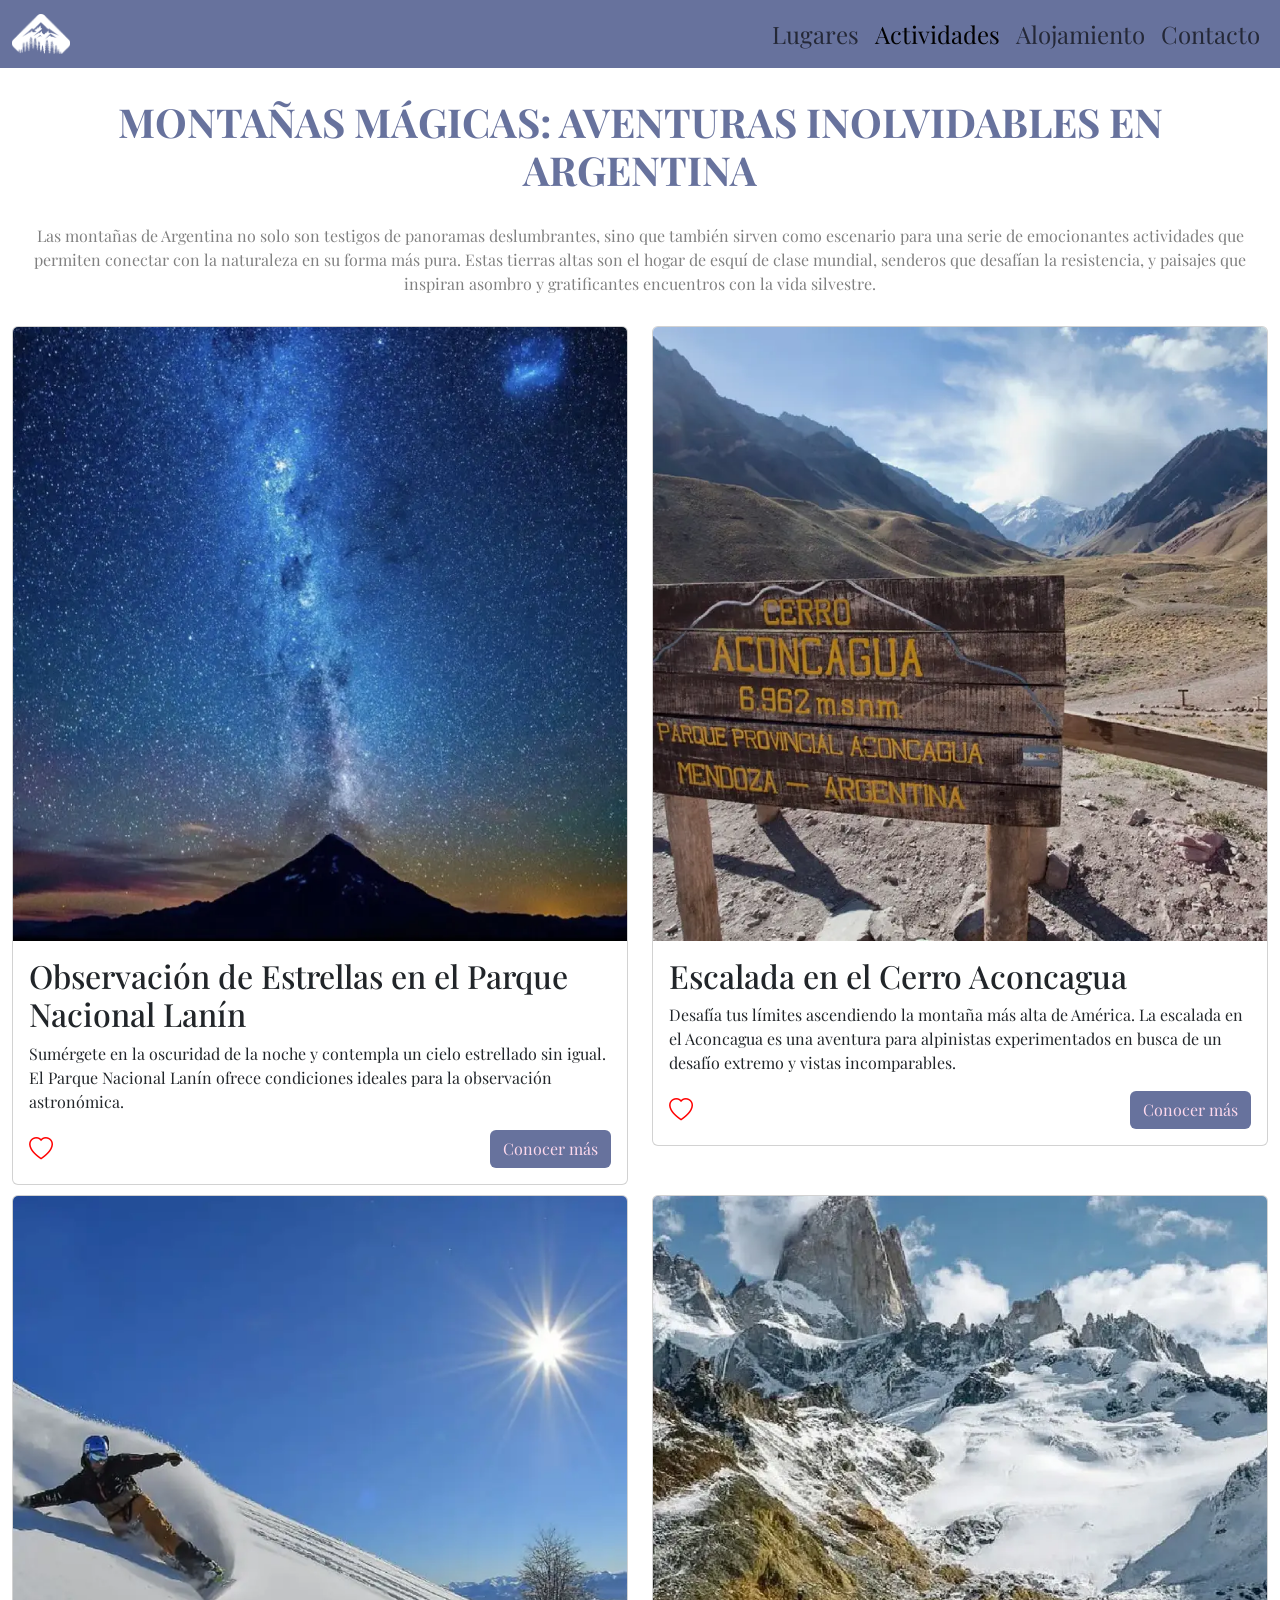
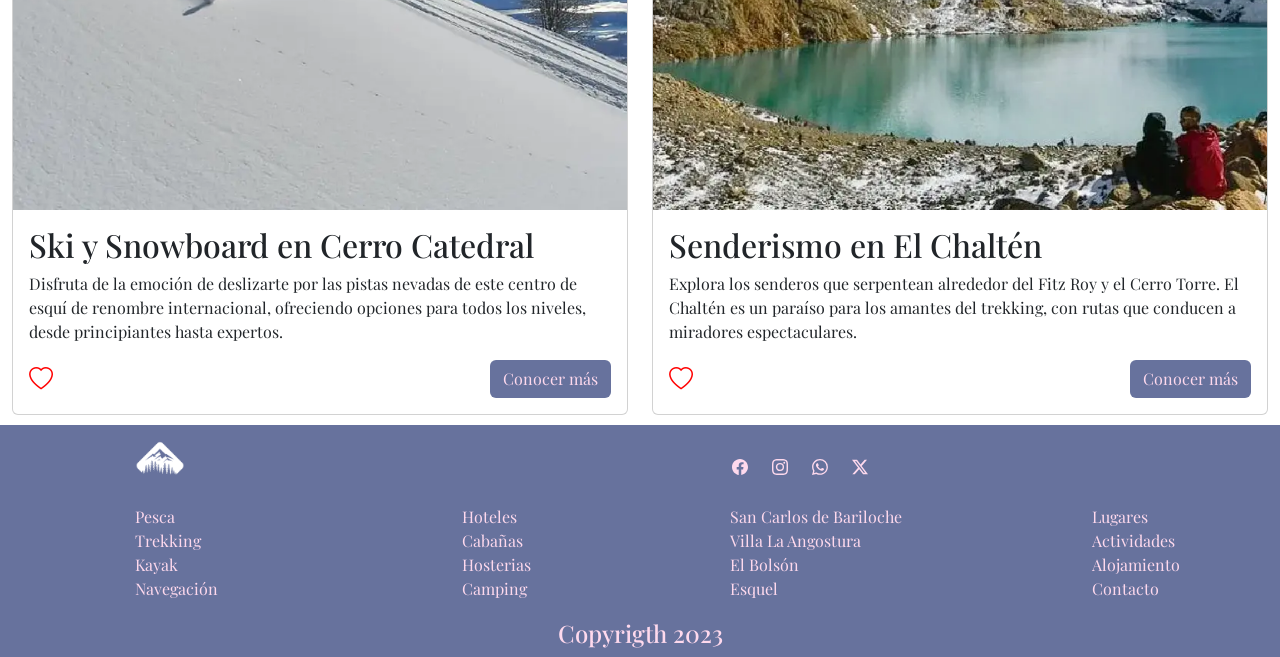
==== pages/actividades.html @ 88358ab5 "add style page accommodation" ====
<!DOCTYPE html>
<html lang="es">
<head>
    <meta charset="UTF-8">
    <meta name="viewport" content="width=device-width, initial-scale=1.0">
    <title>Actividades</title>
    <!--favicon-->
    <link rel="shortcut icon" href="../img/logo.png" type="image/x-icon">
    <!--css bs-->
    <link href="https://cdn.jsdelivr.net/npm/bootstrap@5.3.2/dist/css/bootstrap.min.css" rel="stylesheet" integrity="sha384-T3c6CoIi6uLrA9TneNEoa7RxnatzjcDSCmG1MXxSR1GAsXEV/Dwwykc2MPK8M2HN" crossorigin="anonymous">
    <!--icon bs-->
    <link rel="stylesheet" href="https://cdn.jsdelivr.net/npm/bootstrap-icons@1.11.3/font/bootstrap-icons.min.css">
    <link rel="stylesheet" href="../css/style.css">
</head>

<body>
    <!--starts nav-->
    <nav class="navbar navbar-expand-lg nb-bg primary_nav">
        <div class="container-fluid">
          <a class="navbar-brand" href="../index.html"><img src="../img/logocopia.png" alt="Logo de unas montañas y un rio"></a>
          <button class="navbar-toggler" type="button" data-bs-toggle="collapse" data-bs-target="#navbarSupportedContent" aria-controls="navbarSupportedContent" aria-expanded="false" aria-label="Toggle navigation">
            <span class="navbar-toggler-icon"></span>
          </button>
          <div class="collapse navbar-collapse" id="navbarSupportedContent">
            <ul class="navbar-nav ms-auto mb-2 mb-lg-0">
              <li class="nav-item">
                <a class="nav-link" aria-current="page" href="../pages/lugares.html">Lugares</a>
              </li>
              <li class="nav-item">
                <a class="nav-link active" href="#">Actividades</a>
              </li>
              <li class="nav-item">
                <a class="nav-link" href="../pages/alojamiento.html">Alojamiento</a>
              </li>
              <li class="nav-item">
                <a class="nav-link" href="../pages/contacto.html">Contacto</a>
              </li>
            </ul>
          </div>
        </div>
      </nav>
    <!--ends nav-->
    <!--starts section activities-->
<main class="container-fluid">
    <h1 class="title-places">Montañas Mágicas: Aventuras Inolvidables en Argentina</h1>
    <p class="style-p">Las montañas de Argentina no solo son testigos de panoramas deslumbrantes, sino que también sirven como escenario para una serie de emocionantes actividades que permiten conectar con la naturaleza en su forma más pura. Estas tierras altas son el hogar de esquí de clase mundial, senderos que desafían la resistencia, y paisajes que inspiran asombro y gratificantes encuentros con la vida silvestre.</p>
    <div class="row">
        <article class="col-sm-12 col-md-6 col-lg-6 cards_places">
            <div class="card h-100">
                <img src="../img/laninnocturna.webp" class="card-img-top" alt="silueta de volcan con cielo estrellado">
                <div class="card-body ">
                  <h2 class="card-title">Observación de Estrellas en el Parque Nacional Lanín</h2>
                  <p class="card-text">Sumérgete en la oscuridad de la noche y contempla un cielo estrellado sin igual. El Parque Nacional Lanín ofrece condiciones ideales para la observación astronómica.</p>
                  <div class="d-flex justify-content-between flex-md-row-reverse s-icon">
                    <a href="#" class="btn bg-custom ">Conocer más</a>
                    <i class="bi bi-heart"></i>
                  </div>
                </div>
              </div>
        </article> 
        <article class="col-sm-12 col-md-6 col-lg-6 cards_places">
            <div class="card">
                <img src="../img/cerroaconcagua.webp" class="card-img-top" alt="...">
                <div class="card-body h-100">
                  <h2 class="card-title">Escalada en el Cerro Aconcagua</h2>
                  <p class="card-text">Desafía tus límites ascendiendo la montaña más alta de América. La escalada en el Aconcagua es una aventura para alpinistas experimentados en busca de un desafío extremo y vistas incomparables.</p>
                  <div class="d-flex justify-content-between flex-md-row-reverse s-icon">
                    <a href="#" class="btn bg-custom ">Conocer más</a>
                    <i class="bi bi-heart"></i>
                  </div>
                </div>
              </div>
        </article> 
        <article class="col-sm-12 col-md-6 col-lg-6 cards_places">
            <div class="card">
                <img src="../img/cerrocatedralsnow.webp" class="card-img-top" alt="...">
                <div class="card-body h-100">
                  <h2 class="card-title">Ski y Snowboard en Cerro Catedral</h2>
                  <p class="card-text">Disfruta de la emoción de deslizarte por las pistas nevadas de este centro de esquí de renombre internacional, ofreciendo opciones para todos los niveles, desde principiantes hasta expertos.</p>
                  <div class="d-flex justify-content-between flex-md-row-reverse s-icon">
                    <a href="#" class="btn bg-custom ">Conocer más</a>
                    <i class="bi bi-heart"></i>
                  </div>
                </div>
              </div>
        </article> 
        <article class="col-sm-12 col-md-6 col-lg-6 cards_places">
            <div class="card">
                <img src="../img/elchaltentreking.webp" class="card-img-top" alt="...">
                <div class="card-body h-100">
                  <h2 class="card-title">Senderismo en El Chaltén </h2>
                  <p class="card-text">Explora los senderos que serpentean alrededor del Fitz Roy y el Cerro Torre. El Chaltén es un paraíso para los amantes del trekking, con rutas que conducen a miradores espectaculares.</p>
                  <div class="d-flex justify-content-between flex-md-row-reverse s-icon">
                    <a href="#" class="btn bg-custom ">Conocer más</a>
                    <i class="bi bi-heart"></i>
                  </div>
                </div>
              </div>
        </article> 
    </div>
    
</main>
    <!--ends section activities-->
    <!--starts footer with grid-->
    <footer>
        <div class="template_area_footer">
            <div class="logo_footer">
                <a href="../index.html"><img src="../img/logo.png" alt="Logo de unas montañas y arboles"></a>
            </div>
            <div class="redes">   
                <a href="#"><svg xmlns="http://www.w3.org/2000/svg" width="16" height="16" fill="currentColor" class="bi bi-facebook" viewBox="0 0 16 16">
                    <path d="M16 8.049c0-4.446-3.582-8.05-8-8.05C3.58 0-.002 3.603-.002 8.05c0 4.017 2.926 7.347 6.75 7.951v-5.625h-2.03V8.05H6.75V6.275c0-2.017 1.195-3.131 3.022-3.131.876 0 1.791.157 1.791.157v1.98h-1.009c-.993 0-1.303.621-1.303 1.258v1.51h2.218l-.354 2.326H9.25V16c3.824-.604 6.75-3.934 6.75-7.951"/>
                  </svg></a>
                <a href="#"><svg xmlns="http://www.w3.org/2000/svg" width="16" height="16" fill="currentColor" class="bi bi-instagram" viewBox="0 0 16 16">
                    <path d="M8 0C5.829 0 5.556.01 4.703.048 3.85.088 3.269.222 2.76.42a3.917 3.917 0 0 0-1.417.923A3.927 3.927 0 0 0 .42 2.76C.222 3.268.087 3.85.048 4.7.01 5.555 0 5.827 0 8.001c0 2.172.01 2.444.048 3.297.04.852.174 1.433.372 1.942.205.526.478.972.923 1.417.444.445.89.719 1.416.923.51.198 1.09.333 1.942.372C5.555 15.99 5.827 16 8 16s2.444-.01 3.298-.048c.851-.04 1.434-.174 1.943-.372a3.916 3.916 0 0 0 1.416-.923c.445-.445.718-.891.923-1.417.197-.509.332-1.09.372-1.942C15.99 10.445 16 10.173 16 8s-.01-2.445-.048-3.299c-.04-.851-.175-1.433-.372-1.941a3.926 3.926 0 0 0-.923-1.417A3.911 3.911 0 0 0 13.24.42c-.51-.198-1.092-.333-1.943-.372C10.443.01 10.172 0 7.998 0h.003zm-.717 1.442h.718c2.136 0 2.389.007 3.232.046.78.035 1.204.166 1.486.275.373.145.64.319.92.599.28.28.453.546.598.92.11.281.24.705.275 1.485.039.843.047 1.096.047 3.231s-.008 2.389-.047 3.232c-.035.78-.166 1.203-.275 1.485a2.47 2.47 0 0 1-.599.919c-.28.28-.546.453-.92.598-.28.11-.704.24-1.485.276-.843.038-1.096.047-3.232.047s-2.39-.009-3.233-.047c-.78-.036-1.203-.166-1.485-.276a2.478 2.478 0 0 1-.92-.598 2.48 2.48 0 0 1-.6-.92c-.109-.281-.24-.705-.275-1.485-.038-.843-.046-1.096-.046-3.233 0-2.136.008-2.388.046-3.231.036-.78.166-1.204.276-1.486.145-.373.319-.64.599-.92.28-.28.546-.453.92-.598.282-.11.705-.24 1.485-.276.738-.034 1.024-.044 2.515-.045v.002zm4.988 1.328a.96.96 0 1 0 0 1.92.96.96 0 0 0 0-1.92zm-4.27 1.122a4.109 4.109 0 1 0 0 8.217 4.109 4.109 0 0 0 0-8.217zm0 1.441a2.667 2.667 0 1 1 0 5.334 2.667 2.667 0 0 1 0-5.334"/>
                  </svg></a>
                <a href="#"><svg xmlns="http://www.w3.org/2000/svg" width="16" height="16" fill="currentColor" class="bi bi-whatsapp" viewBox="0 0 16 16">
                    <path d="M13.601 2.326A7.854 7.854 0 0 0 7.994 0C3.627 0 .068 3.558.064 7.926c0 1.399.366 2.76 1.057 3.965L0 16l4.204-1.102a7.933 7.933 0 0 0 3.79.965h.004c4.368 0 7.926-3.558 7.93-7.93A7.898 7.898 0 0 0 13.6 2.326zM7.994 14.521a6.573 6.573 0 0 1-3.356-.92l-.24-.144-2.494.654.666-2.433-.156-.251a6.56 6.56 0 0 1-1.007-3.505c0-3.626 2.957-6.584 6.591-6.584a6.56 6.56 0 0 1 4.66 1.931 6.557 6.557 0 0 1 1.928 4.66c-.004 3.639-2.961 6.592-6.592 6.592zm3.615-4.934c-.197-.099-1.17-.578-1.353-.646-.182-.065-.315-.099-.445.099-.133.197-.513.646-.627.775-.114.133-.232.148-.43.05-.197-.1-.836-.308-1.592-.985-.59-.525-.985-1.175-1.103-1.372-.114-.198-.011-.304.088-.403.087-.088.197-.232.296-.346.1-.114.133-.198.198-.33.065-.134.034-.248-.015-.347-.05-.099-.445-1.076-.612-1.47-.16-.389-.323-.335-.445-.34-.114-.007-.247-.007-.38-.007a.729.729 0 0 0-.529.247c-.182.198-.691.677-.691 1.654 0 .977.71 1.916.81 2.049.098.133 1.394 2.132 3.383 2.992.47.205.84.326 1.129.418.475.152.904.129 1.246.08.38-.058 1.171-.48 1.338-.943.164-.464.164-.86.114-.943-.049-.084-.182-.133-.38-.232z"/>
                  </svg></a>
                <a href="#"><svg xmlns="http://www.w3.org/2000/svg" width="16" height="16" fill="currentColor" class="bi bi-twitter-x" viewBox="0 0 16 16">
                    <path d="M12.6.75h2.454l-5.36 6.142L16 15.25h-4.937l-3.867-5.07-4.425 5.07H.316l5.733-6.57L0 .75h5.063l3.495 4.633L12.601.75Zm-.86 13.028h1.36L4.323 2.145H2.865l8.875 11.633Z"/>
                  </svg></a>        
            </div>
            <div class="links_1">
                <ul>
                    <li><a href="#">Pesca</a></li>
                    <li><a href="#">Trekking</a></li>
                    <li><a href="#">Kayak</a></li>
                    <li><a href="#">Navegación</a></li>
                </ul>
            </div>
            <div class="links_2">
                <ul>
                    <li><a href="#">Hoteles</a></li>
                    <li><a href="#">Cabañas</a></li>
                    <li><a href="#">Hosterias</a></li>
                    <li><a href="#">Camping</a></li>
                </ul>
            </div>
            <div class="links_3">
                <ul>
                    <li><a href="#">San Carlos de Bariloche</a></li>
                    <li><a href="#">Villa La Angostura</a></li>
                    <li><a href="#">El Bolsón</a></li>
                    <li><a href="#">Esquel</a></li>
                </ul>
            </div>
            <div class="links_4">
                <ul>
                    <li><a href="../pages/lugares.html">Lugares</a></li>
                    <li><a href="../pages/actividades.html">Actividades</a></li>
                    <li><a href="../pages/alojamiento.html">Alojamiento</a></li>
                    <li><a href="../pages/contacto.html">Contacto</a></li>
                </ul>
            </div>
            <div class="copyright">
                <h4>Copyrigth 2023 </h4>
            </div>
        </div>
    </footer>
    <!--ends footer with grid-->
    <script src="https://cdn.jsdelivr.net/npm/bootstrap@5.3.2/dist/js/bootstrap.bundle.min.js" integrity="sha384-C6RzsynM9kWDrMNeT87bh95OGNyZPhcTNXj1NW7RuBCsyN/o0jlpcV8Qyq46cDfL" crossorigin="anonymous"></script>
</body>
</html>
---- css/style.css ----
@import url('https://fonts.googleapis.com/css2?family=Playfair+Display:wght@400;700;900&display=swap');
* {
    margin: 0;
    padding: 0;
    font-family: 'Playfair Display', serif;
}
html {
    background-color: rgba(254, 217, 237, 0.5);
}
    .primary_nav img {
        height: 40px;
    }
    .primary_nav ul li a {
        font-size: 24px;
    }
header {
    width: 100%;
}
    header h2 {
        color: rgb(103, 114, 157);
        font-size: 50px;
        font-weight: 900;
        text-align: center;
    }
    header img {
        width: 100%;
    }
.header_title h2 {
    color: white;
    position: absolute;
    left: 50%;
    text-transform: uppercase;
    top: 150px;
    transform: translateX(-50%); /*Solucion buscada en internet para centrar texto*/
}
   
.secondary_nav {
    display: flex;
    justify-content: space-around;
    align-items: center;
    height: 100px;
    width: 100%;
    background-color: rgb(103, 114, 157);
    margin-top: -3px;    /*Solucion temporaria*/
}
    .secondary_nav img {  
        height: 50px;
        filter: invert();
    }
    .secondary_nav img:hover {
        filter: none;
    }
.main_contain {
    display: flex;
    flex-direction: row-reverse;
    align-items: center;
    width: 100%;
}
    .main_contain h1 {
        color: rgb(103, 114, 157);
        font-size: 32px;
        text-align: center;
        margin: 20px;
    }
    .main_contain p , .style-p {
        color: gray;
        font-size: 16px;
        text-align: center;
        line-height: 24px;
        margin: 30px 20px;
    }
    .main_contain img {
        max-width: 100%;
        height: auto;
        margin: 0 auto;
    }  
.main_contain_image {
    display: grid;
    justify-items: center;
    align-items: center;
    gap: 10px;
    margin: 20px;
    grid-template-columns: repeat(4,1fr);
    grid-template-rows: repeat(3,1fr);
    grid-template-areas: 
    "montaña1 montaña3 montaña5 montaña5"
    "montaña1 montaña4 montaña6 montaña7"
    "montaña2 montaña4 montaña8 montaña8";
}
.montaña1 {
    grid-area: montaña1;
}
.montaña2 {
    grid-area: montaña2;
}
.montaña3 {
    grid-area: montaña3;
}
.montaña4 {
    grid-area: montaña4;
}
.montaña5 {
    grid-area: montaña5;
}
.montaña6 {
    grid-area: montaña6;
}
.montaña7 {
    grid-area: montaña7;
}
.montaña8 {
    grid-area: montaña8;
}

    .main_contain_image img {
        height: 100%;
        width: 100%;
        object-fit: cover;
        border-radius: 10px;
        filter: grayscale();
    }
    .main_contain_image :hover {  /*prueba hover, se intentó agrandar la imagen, pero el efecto no fué el deseado*/
        filter: none;
    }
    /* starts footer*/
    footer ul {
        list-style: none;
    }
        footer ul li a {
            text-decoration: none;
            color: rgb(254, 217, 237);
        }
        footer ul :hover {      /*prueba hover*/
            color: rgb(187, 156, 192)
        }
.template_area_footer {
    display: grid;
    justify-items: center;
    align-items: center;
    background-color: rgb(103, 114, 157);
    grid-template-columns: repeat(4,1fr);
    grid-template-rows: 80px auto 40px;
    grid-template-areas: 
    "logo redes redes redes"
    "links_1 links_2 links_3 links_4"
    "copi copi copi copi ";
}
.logo_footer {
    grid-area: logo;
}
    .logo_footer img {
        height: 50px;
    }
.redes {
    grid-area: redes;
}
    .redes a {
        margin: 10px; 
        color: rgb(254, 217, 237);  
    }
.links_1 {
    grid-area: links_1;
}
.links_2 {
    grid-area: links_2;
}
.links_3 {
    grid-area: links_3;
}
.links_4 {
    grid-area: links_4;
}
.copyright {
    color: rgb(254, 217, 237);
    grid-area: copi;
}
 /* ends footer */  
/* starts page places */
.row article{
    margin-bottom: 10px;
}
.nb-bg {
    background-color: rgb(103, 114, 157);
}
.title-places {
    color: rgb(103, 114, 157);
    text-align: center;
    font-weight: 700;
    text-transform: uppercase;
    margin: 30px;
}
.bg-custom {
    background-color: rgb(103, 114, 157); 
    color: rgb(254, 217, 237);
}
/* ends page places*/
/* starts page activities*/
.s-icon i {
    color: red;
    font-size: x-large;
}

/* endss page activities*/
/*starts section accommodation*/
.color {
    background-color: rgb(247, 236, 242);
}
input[type="checkbox"].color:checked {
    background-color: rgb(103, 114, 157); 
    border-color: rgb(40, 61, 145); 
}
.strong {
    font-weight: 700;
}
/*ends section accommodation*/
/*starts section contact*/
.container {
    width: 30%;
    padding: 40px;
    display: flex;
    flex-direction: column;
    margin-top: 50px;
    border-radius: 20px;
    background: transparent;
    backdrop-filter: blur(14px);
    position: absolute;
    text-transform: uppercase;
}
    .input_container input {
        width: 80%;
        border-radius:10px ;
        margin: 10px;
        padding: 5px;
        background-color: rgba(255, 255, 255, 0.3);
    }
    .input_container textarea {
        width: 80%;
        border-radius: 10px;
        margin: 10px;
        padding: 5px;
        background-color: rgba(255, 255, 255, 0.3);
    }
.back_ground {
    display: flex;
    align-items: center;
    justify-content: center;
}
    .back_ground label {
        color: white;
    }
    .back_ground img {
        width: 100%;
    }
    .back_ground h1 {
        margin-bottom: 20px;
        font-size: 24px;
        font-weight: bold;
        color: white;
    }
/*ends section contact*/
/*media queries*/
@media (width <= 500px) {
    header {
        display: flex;
        justify-content: center;
    }
        header img {
            height: 100vh;
            width: auto;
        }
        .header_title h2 span {
            color: #383a39;
        }
        .main_contain {
            flex-direction: column;   
        }
        .main_contain h1 {
            font-size: 24px;
        }
        .template_area_footer {
            grid-template-columns: repeat(2,1fr);
            grid-template-rows: repeat(3,1fr);
            grid-template-areas: 
            "logo redes"
            "links_4 links_4"
            "copi copi ";
        }
        .links_1,.links_2,.links_3 {
            display: none;
        }
        /*Contact*/
        .container {
            width: 70%;
        }
        /*Contact*/
    }
@media (width > 450px) {
    .ww-50 {
        width: 100%;
        box-sizing: border-box;
        padding: 20px;
    }
   
}
@media (width < 860px) {
    .back_ground img {
        height:100vh;
        width: auto;
    }
}
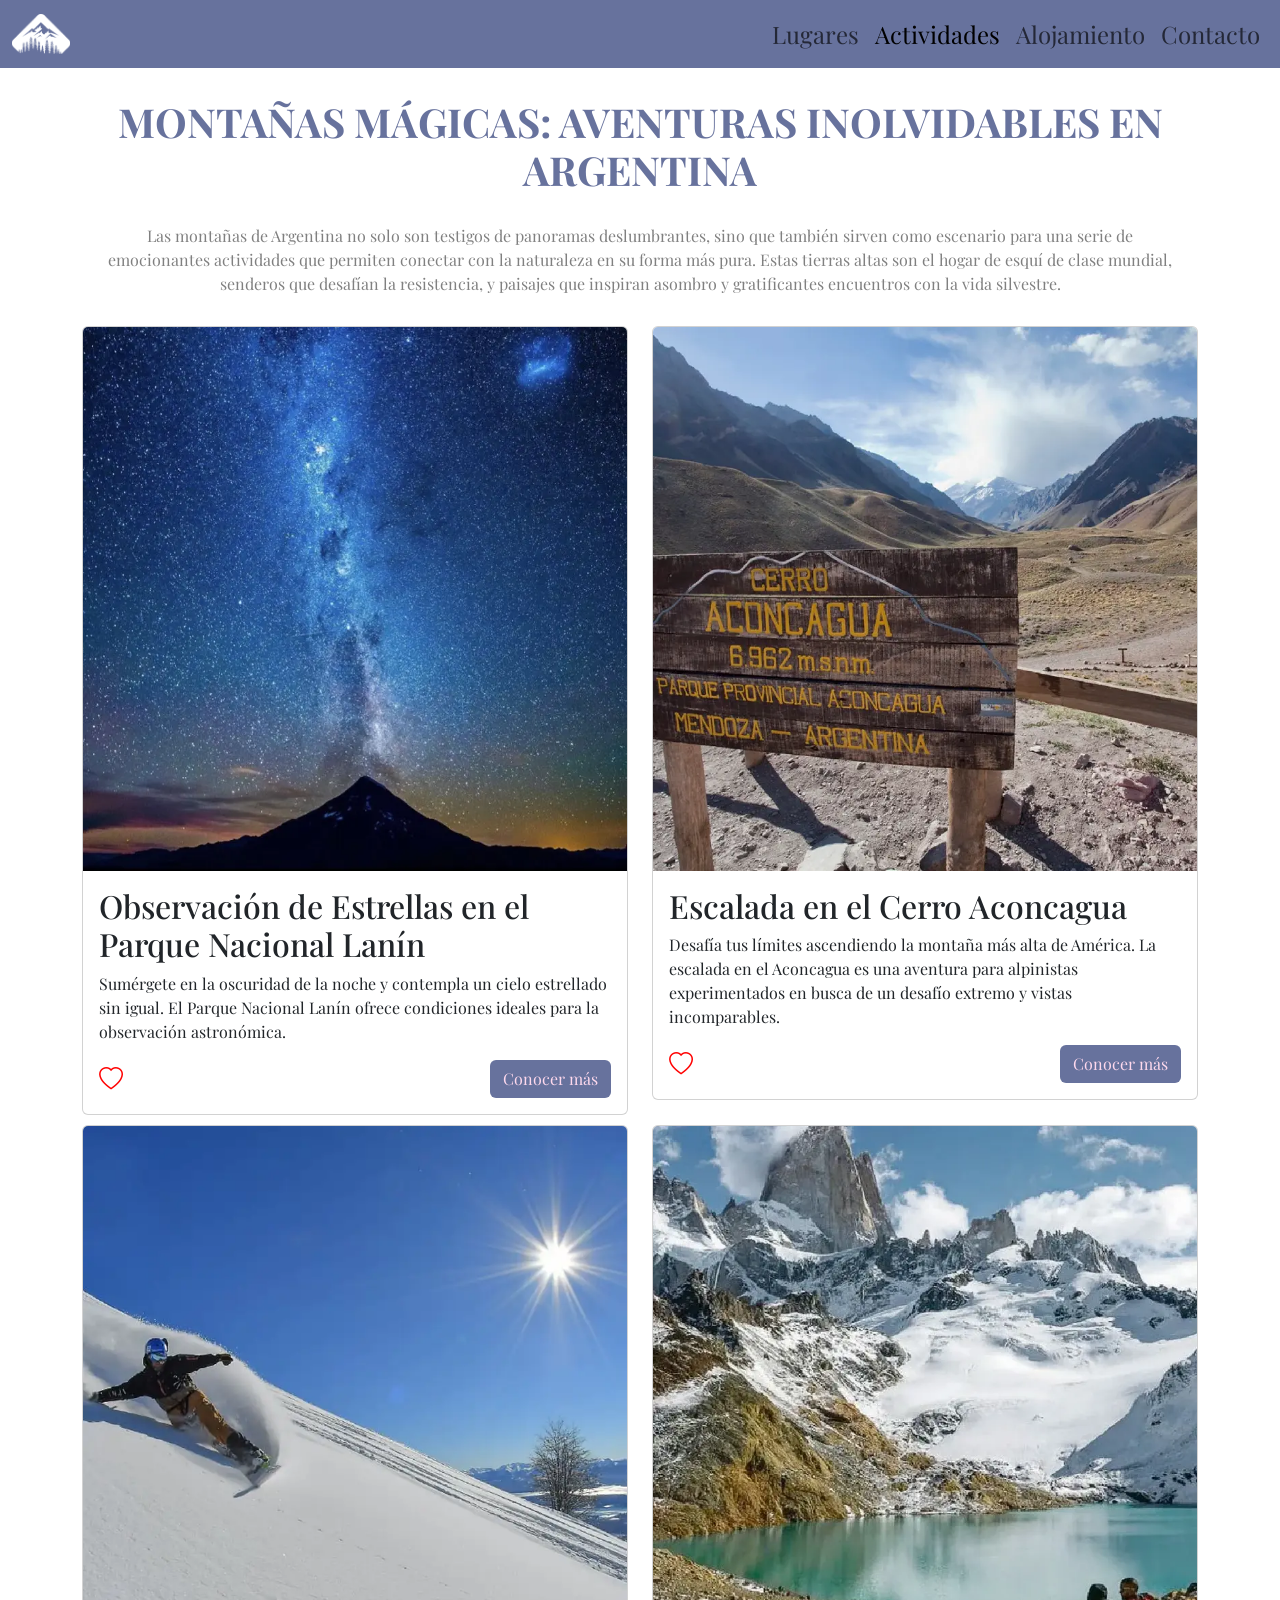
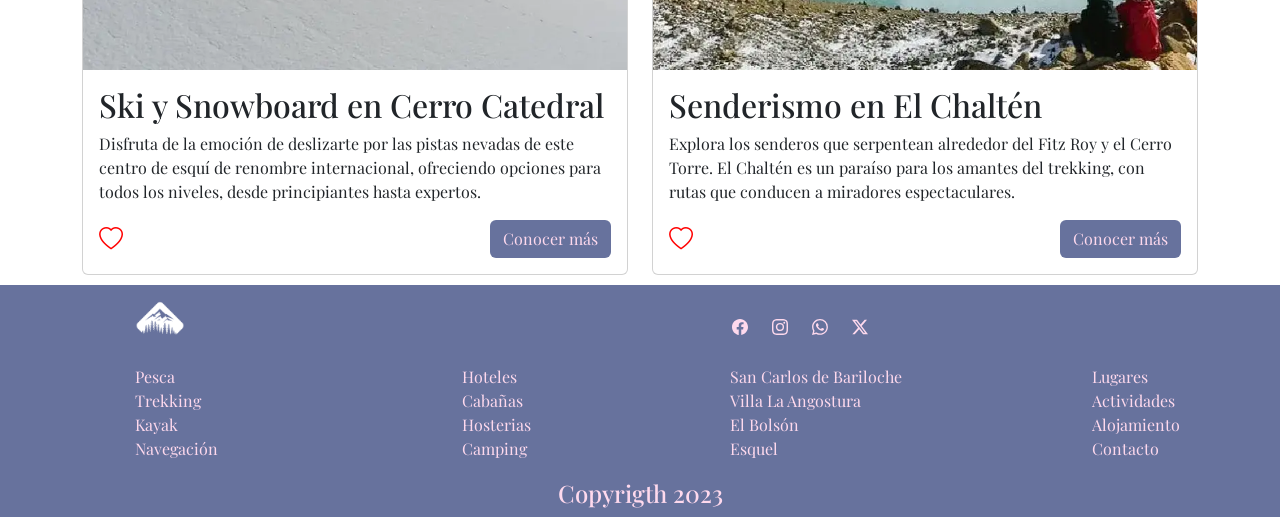
==== commit 4bf12b91: "change container-fluid by container-md" ====
--- a/pages/actividades.html
+++ b/pages/actividades.html
@@ -41,7 +41,7 @@
       </nav>
     <!--ends nav-->
     <!--starts section activities-->
-<main class="container-fluid">
+<main class="container-md ">
     <h1 class="title-places">Montañas Mágicas: Aventuras Inolvidables en Argentina</h1>
     <p class="style-p">Las montañas de Argentina no solo son testigos de panoramas deslumbrantes, sino que también sirven como escenario para una serie de emocionantes actividades que permiten conectar con la naturaleza en su forma más pura. Estas tierras altas son el hogar de esquí de clase mundial, senderos que desafían la resistencia, y paisajes que inspiran asombro y gratificantes encuentros con la vida silvestre.</p>
     <div class="row">
--- a/css/style.css
+++ b/css/style.css
@@ -214,49 +214,22 @@
 }
 /*ends section accommodation*/
 /*starts section contact*/
-.container {
-    width: 30%;
-    padding: 40px;
-    display: flex;
-    flex-direction: column;
-    margin-top: 50px;
-    border-radius: 20px;
+.form-floating {
+    margin: 10px auto;
+}
+.form-signin {
+    max-width: 330px;
+    padding: 1rem;
+}
+.bg-input {
+    background-image: url(../img/aterdecerruta.webp);
+    background-size: cover;
+    padding: 10px;
+} 
+.bg-form {
     background: transparent;
     backdrop-filter: blur(14px);
-    position: absolute;
-    text-transform: uppercase;
-}
-    .input_container input {
-        width: 80%;
-        border-radius:10px ;
-        margin: 10px;
-        padding: 5px;
-        background-color: rgba(255, 255, 255, 0.3);
-    }
-    .input_container textarea {
-        width: 80%;
-        border-radius: 10px;
-        margin: 10px;
-        padding: 5px;
-        background-color: rgba(255, 255, 255, 0.3);
-    }
-.back_ground {
-    display: flex;
-    align-items: center;
-    justify-content: center;
-}
-    .back_ground label {
-        color: white;
-    }
-    .back_ground img {
-        width: 100%;
-    }
-    .back_ground h1 {
-        margin-bottom: 20px;
-        font-size: 24px;
-        font-weight: bold;
-        color: white;
-    }
+}
 /*ends section contact*/
 /*media queries*/
 @media (width <= 500px) {
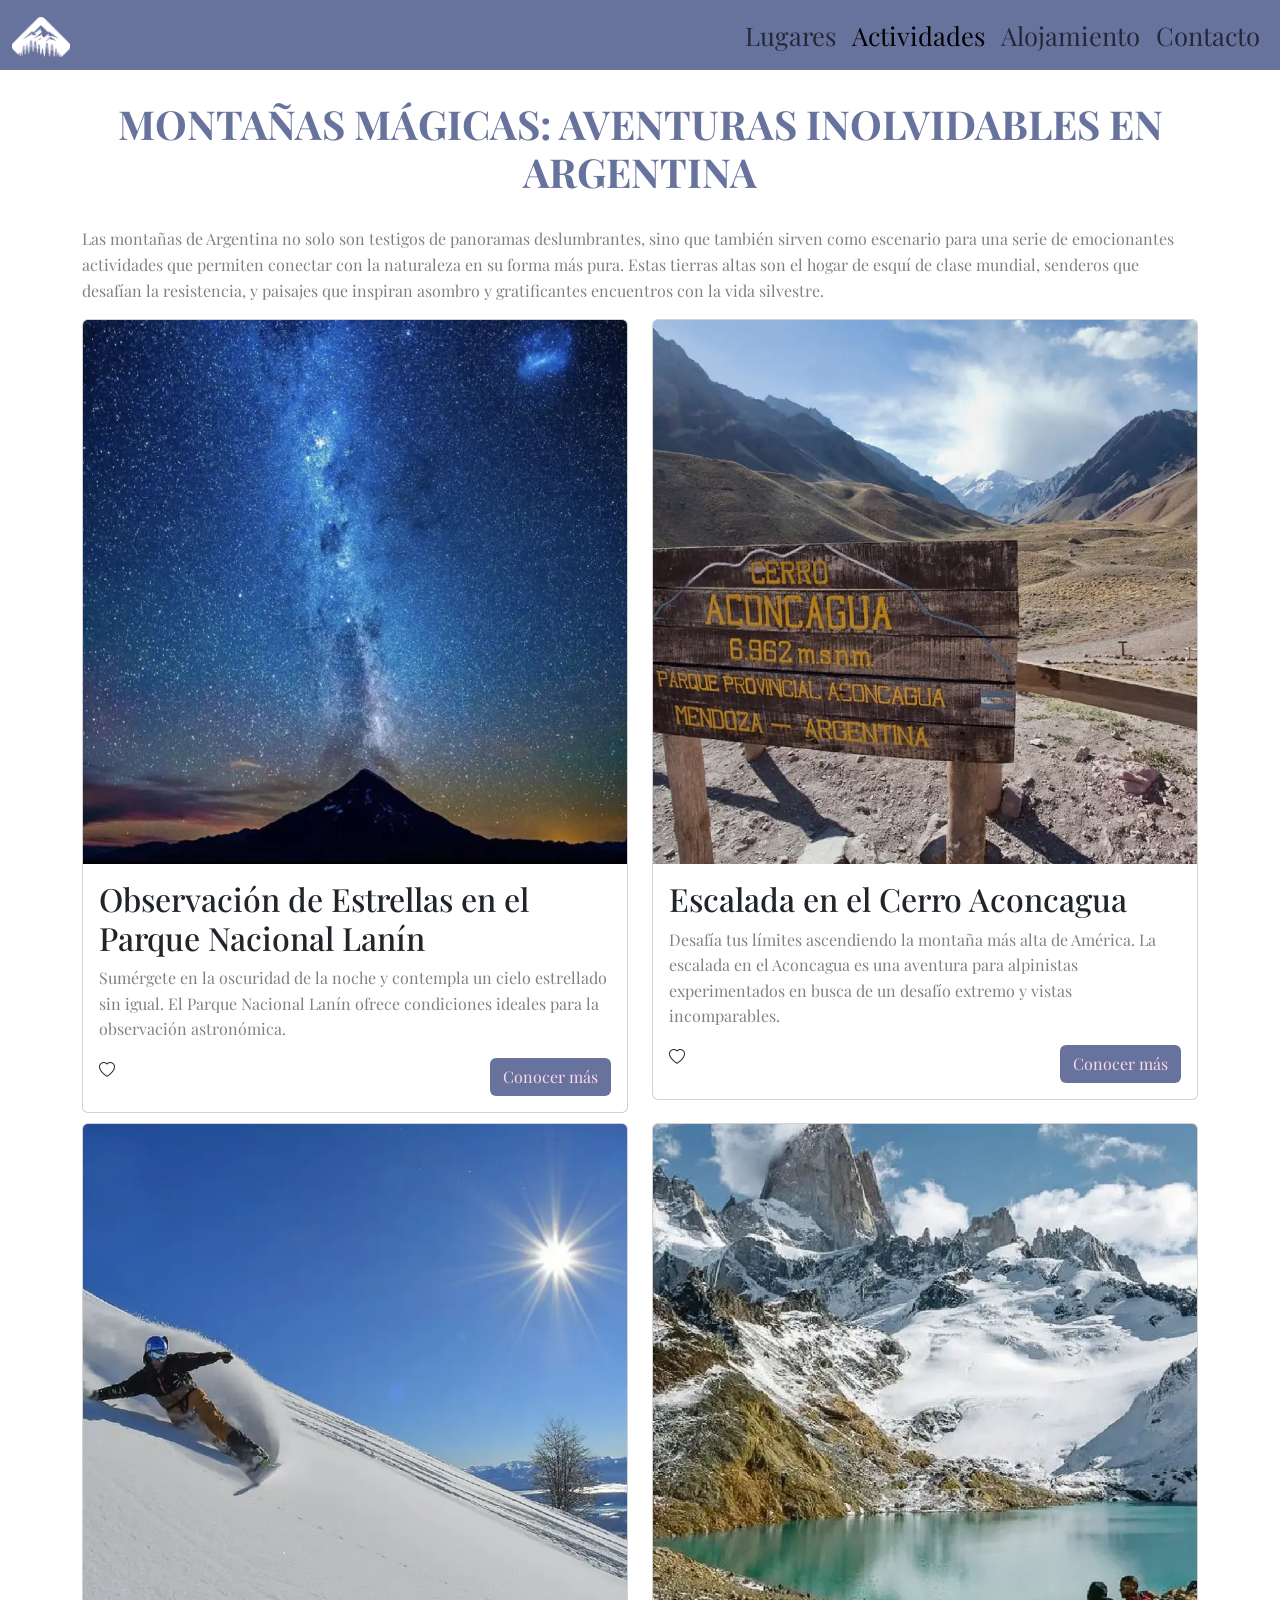
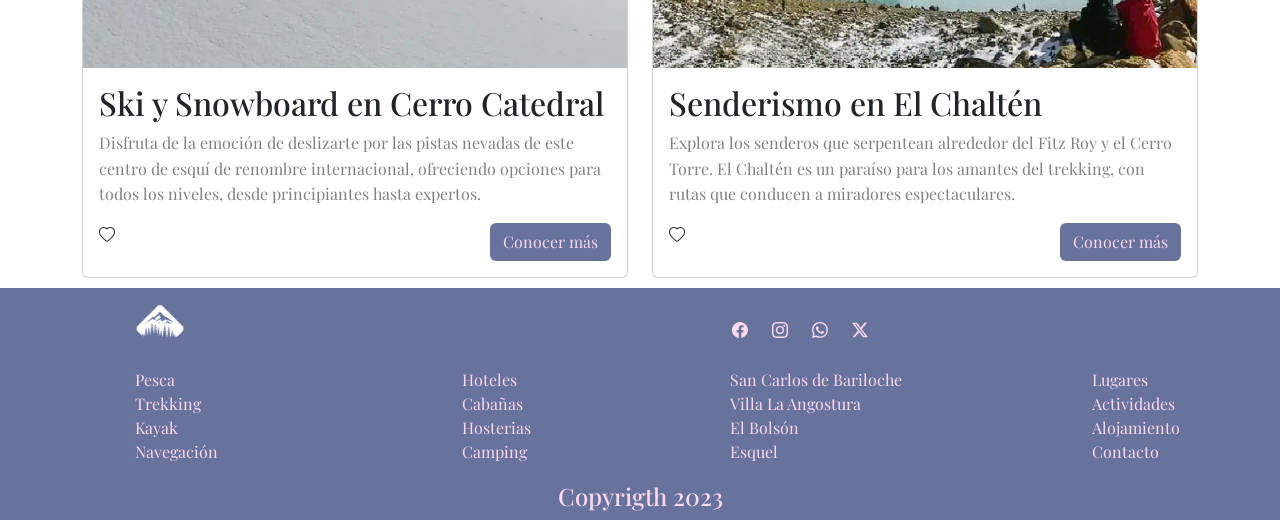
==== commit cbd52217: "add mixin & map sass del style.css" ====
--- a/pages/actividades.html
+++ b/pages/actividades.html
@@ -10,7 +10,7 @@
     <link href="https://cdn.jsdelivr.net/npm/bootstrap@5.3.2/dist/css/bootstrap.min.css" rel="stylesheet" integrity="sha384-T3c6CoIi6uLrA9TneNEoa7RxnatzjcDSCmG1MXxSR1GAsXEV/Dwwykc2MPK8M2HN" crossorigin="anonymous">
     <!--icon bs-->
     <link rel="stylesheet" href="https://cdn.jsdelivr.net/npm/bootstrap-icons@1.11.3/font/bootstrap-icons.min.css">
-    <link rel="stylesheet" href="../css/style.css">
+    <link rel="stylesheet" href="../css/main.css">
 </head>
 
 <body>
--- a/css/main.css
+++ b/css/main.css
@@ -0,0 +1,311 @@
+@charset "UTF-8";
+@import url("https://fonts.googleapis.com/css2?family=Playfair+Display:wght@400;700;900&display=swap");
+* {
+  font-family: "Playfair Display", serif;
+}
+
+p {
+  color: gray;
+  line-height: 1.6em;
+  font-size: 1em;
+}
+
+.bg-violet {
+  background-color: #4B3869;
+}
+
+.primary_nav img {
+  height: 40px;
+}
+.primary_nav a {
+  font-size: 1.6em;
+}
+
+header {
+  width: 100%;
+}
+header h2 {
+  color: rgb(103, 114, 157);
+  font-size: 3em;
+  font-weight: 900;
+  text-align: center;
+}
+header img {
+  width: 100%;
+}
+
+.header_title h2 {
+  color: rgb(253, 253, 253);
+  position: absolute;
+  left: 50%;
+  text-transform: uppercase;
+  top: 150px;
+  transform: translateX(-50%);
+}
+
+.navbar-toggler {
+  border: none;
+}
+
+.secondary_nav {
+  display: flex;
+  flex-direction: row;
+  justify-content: space-around;
+  align-items: center;
+  height: 100px;
+  width: 100%;
+  background-color: rgb(103, 114, 157);
+  margin-top: -3px; /*Solucion temporaria*/
+}
+.secondary_nav img {
+  height: 50px;
+  filter: invert(1);
+}
+.secondary_nav img:hover {
+  filter: none;
+}
+
+.main_contain {
+  display: flex;
+  flex-direction: row-reverse;
+  justify-content: space-around;
+  align-items: center;
+  width: 100%;
+}
+.main_contain h1 {
+  color: rgb(103, 114, 157);
+  font-size: 3em;
+  text-align: center;
+  margin: 20px;
+}
+.main_contain p {
+  color: gray;
+  font-size: 1em;
+  text-align: center;
+  line-height: 2em;
+  margin: 30px 20px;
+}
+.main_contain img {
+  max-width: 100%;
+  height: auto;
+  margin: 0 auto;
+}
+
+.main_contain_image {
+  display: grid;
+  justify-items: center;
+  align-items: center;
+  gap: 10px;
+  margin: 20px;
+  grid-template-columns: repeat(4, 1fr);
+  grid-template-rows: repeat(3, 1fr);
+  grid-template-areas: "montaña1 montaña3 montaña5 montaña5" "montaña1 montaña4 montaña6 montaña7" "montaña2 montaña4 montaña8 montaña8";
+}
+.main_contain_image img {
+  height: 100%;
+  width: 100%;
+  object-fit: cover;
+  border-radius: 10px;
+  filter: grayscale(1);
+}
+.main_contain_image img:hover {
+  filter: none;
+}
+
+.montaña1 {
+  grid-area: montaña1;
+}
+
+.montaña2 {
+  grid-area: montaña2;
+}
+
+.montaña3 {
+  grid-area: montaña3;
+}
+
+.montaña4 {
+  grid-area: montaña4;
+}
+
+.montaña5 {
+  grid-area: montaña5;
+}
+
+.montaña6 {
+  grid-area: montaña6;
+}
+
+.montaña7 {
+  grid-area: montaña7;
+}
+
+.montaña8 {
+  grid-area: montaña8;
+}
+
+.row article {
+  margin-bottom: 10px;
+}
+
+.nb-bg {
+  background-color: rgb(103, 114, 157);
+}
+
+.title-places {
+  color: rgb(103, 114, 157);
+  text-align: center;
+  font-weight: 700;
+  text-transform: uppercase;
+  margin: 30px;
+}
+
+.bg-custom {
+  background-color: rgb(103, 114, 157);
+  color: rgb(254, 217, 237);
+}
+.bg-custom:hover {
+  background-color: rgb(254, 217, 237);
+  border: 1px solid rgb(103, 114, 157);
+  color: rgb(103, 114, 157);
+}
+
+.color {
+  background-color: rgb(253, 253, 253);
+}
+
+input[type=checkbox].color:checked {
+  background-color: rgb(103, 114, 157);
+  border-color: rgb(40, 61, 145);
+}
+
+.strong {
+  font-weight: 700;
+}
+
+.form-floating {
+  margin: 10px auto;
+}
+
+.form-signin {
+  max-width: 330px;
+  padding: 1em;
+}
+
+.bg-input {
+  background-image: url(../img/aterdecerruta.webp);
+  background-size: cover;
+  padding: 10px;
+}
+
+.bg-form {
+  background: transparent;
+  backdrop-filter: blur(14px);
+}
+
+footer ul {
+  list-style: none;
+}
+footer a {
+  text-decoration: none;
+  color: rgb(254, 217, 237);
+}
+footer a:hover {
+  color: #4B3869;
+}
+
+.template_area_footer {
+  display: grid;
+  justify-items: center;
+  align-items: center;
+  background-color: rgb(103, 114, 157);
+  grid-template-columns: repeat(4, 1fr);
+  grid-template-rows: 80px auto 40px;
+  grid-template-areas: "logo redes redes redes" "links_1 links_2 links_3 links_4" "copi copi copi copi ";
+}
+
+.logo_footer {
+  grid-area: logo;
+}
+.logo_footer img {
+  height: 50px;
+}
+
+.redes {
+  grid-area: redes;
+}
+.redes a {
+  margin: 10px;
+  color: rgb(254, 217, 237);
+}
+
+.links_1 {
+  grid-area: links_1;
+}
+
+.links_2 {
+  grid-area: links_2;
+}
+
+.links_3 {
+  grid-area: links_3;
+}
+
+.links_4 {
+  grid-area: links_4;
+}
+
+.copyright {
+  color: rgb(254, 217, 237);
+  grid-area: copi;
+}
+
+@media (width <= 500px) {
+  header {
+    display: flex;
+    justify-content: center;
+  }
+  header img {
+    height: 100vh;
+    width: 100%;
+    object-fit: cover;
+  }
+  .header_title h2 {
+    top: 300px;
+  }
+  .header_title h2 span {
+    color: #383a39;
+  }
+  .main_contain {
+    flex-direction: column;
+  }
+  .main_contain h1 {
+    font-size: 3em;
+  }
+  .template_area_footer {
+    grid-template-columns: repeat(2, 1fr);
+    grid-template-rows: repeat(3, 1fr);
+    grid-template-areas: "logo redes" "links_4 links_4" "copi copi ";
+  }
+  .links_1, .links_2, .links_3 {
+    display: none;
+  }
+  .container {
+    width: 70%;
+  }
+}
+@media (width > 450px) {
+  .ww-50 {
+    width: 100%;
+    box-sizing: border-box;
+    padding: 20px;
+  }
+}
+@media (width < 860px) {
+  .back_ground img {
+    height: 100vh;
+    width: auto;
+  }
+}
+
+/*# sourceMappingURL=main.css.map */
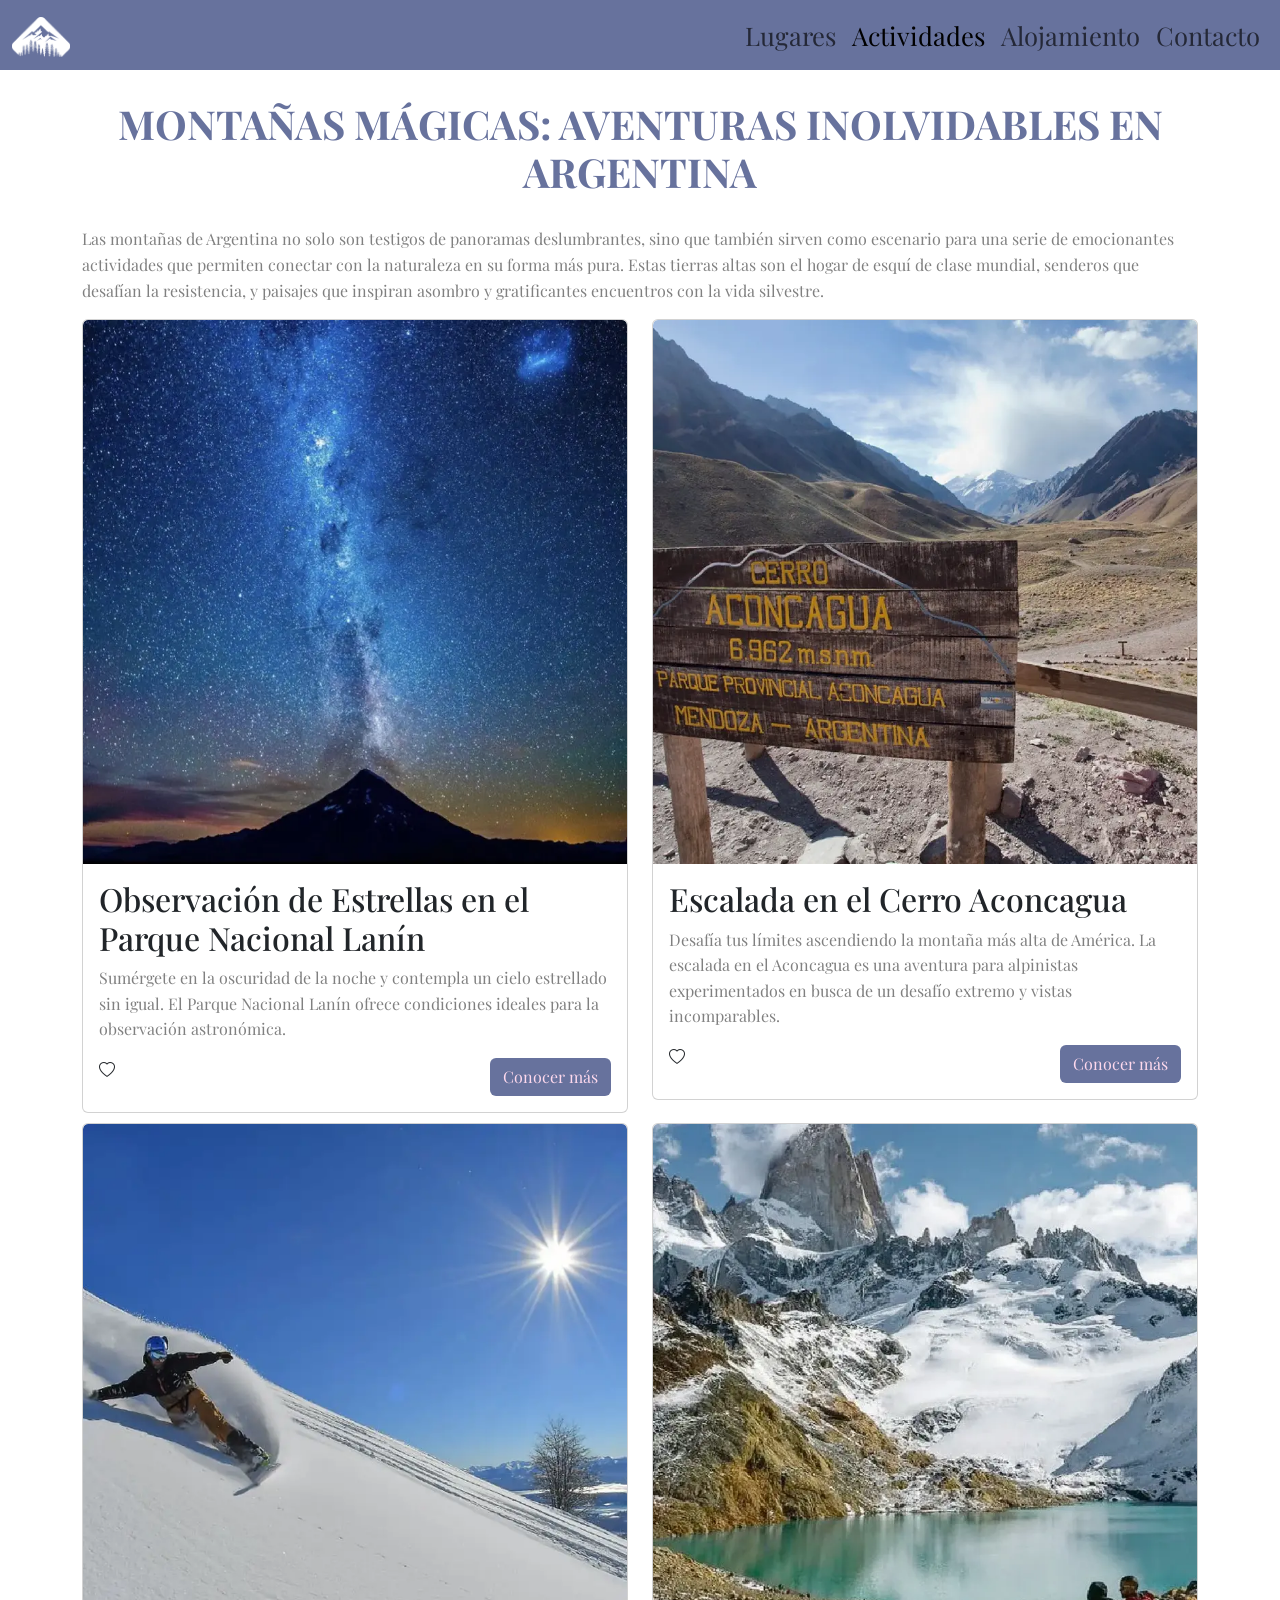
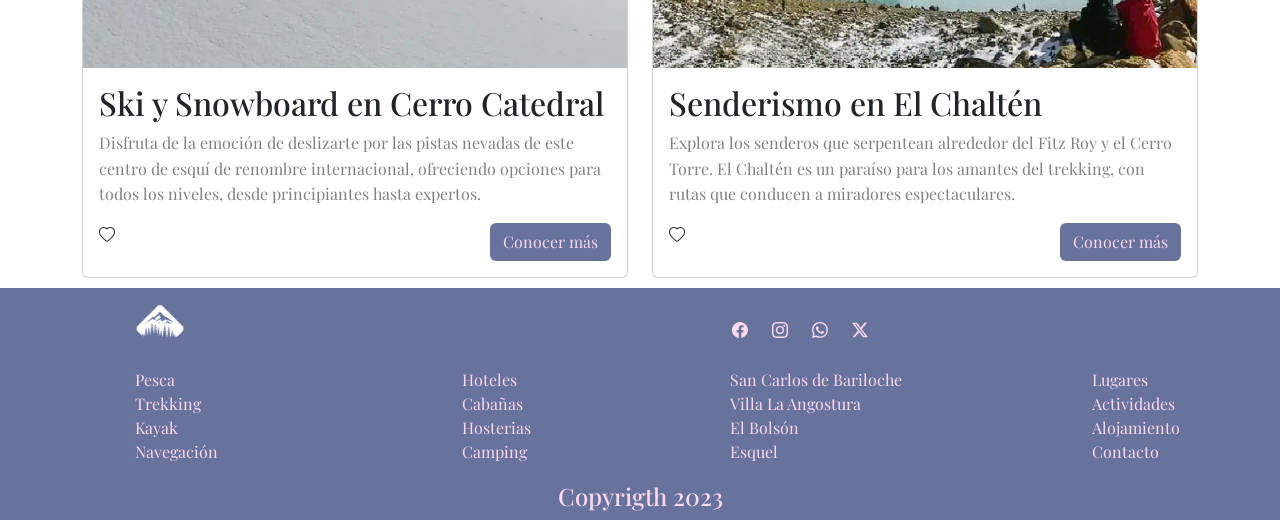
==== commit 13ff08d1: "add tag meta in htmls" ====
--- a/pages/actividades.html
+++ b/pages/actividades.html
@@ -3,7 +3,10 @@
 <head>
     <meta charset="UTF-8">
     <meta name="viewport" content="width=device-width, initial-scale=1.0">
-    <title>Actividades</title>
+    <meta name="keywords" content="montañas argentinas, trekking en Argentina, paisajes montañosos, escalada en los Andes, turismo de montaña, rutas de senderismo, aventuras al aire libre en Argentina, Cordillera de los Andes, cumbres argentinas, senderos de montaña, ecoturismo en Argentina, refugios de montaña, vistas panorámicas, turismo aventura, experiencias alpinas, geografía montañosa de Argentina" />
+    <meta name="description" content="Explora las majestuosas montañas de Argentina con nuestras experiencias de trekking y escalada. Descubre paisajes montañosos impresionantes, senderos pintorescos y aventuras al aire libre. ¡Sumérgete en el turismo de montaña en la Cordillera de los Andes y disfruta de vistas panorámicas inolvidables!" />
+
+    <title>Actividades en las Montañas de Argentina - Trekking y Escalada entre otras</title>
     <!--favicon-->
     <link rel="shortcut icon" href="../img/logo.png" type="image/x-icon">
     <!--css bs-->
@@ -47,7 +50,7 @@
     <div class="row">
         <article class="col-sm-12 col-md-6 col-lg-6 cards_places">
             <div class="card h-100">
-                <img src="../img/laninnocturna.webp" class="card-img-top" alt="silueta de volcan con cielo estrellado">
+                <img src="../img/laninnocturna.webp" class="card-img-top kenburns-bottom-left" alt="silueta de volcan con cielo estrellado">
                 <div class="card-body ">
                   <h2 class="card-title">Observación de Estrellas en el Parque Nacional Lanín</h2>
                   <p class="card-text">Sumérgete en la oscuridad de la noche y contempla un cielo estrellado sin igual. El Parque Nacional Lanín ofrece condiciones ideales para la observación astronómica.</p>
@@ -60,7 +63,7 @@
         </article> 
         <article class="col-sm-12 col-md-6 col-lg-6 cards_places">
             <div class="card">
-                <img src="../img/cerroaconcagua.webp" class="card-img-top" alt="...">
+                <img src="../img/cerroaconcagua.webp" class="card-img-top kenburns-bottom-left" alt="...">
                 <div class="card-body h-100">
                   <h2 class="card-title">Escalada en el Cerro Aconcagua</h2>
                   <p class="card-text">Desafía tus límites ascendiendo la montaña más alta de América. La escalada en el Aconcagua es una aventura para alpinistas experimentados en busca de un desafío extremo y vistas incomparables.</p>
@@ -73,7 +76,7 @@
         </article> 
         <article class="col-sm-12 col-md-6 col-lg-6 cards_places">
             <div class="card">
-                <img src="../img/cerrocatedralsnow.webp" class="card-img-top" alt="...">
+                <img src="../img/cerrocatedralsnow.webp" class="card-img-top kenburns-bottom-left" alt="...">
                 <div class="card-body h-100">
                   <h2 class="card-title">Ski y Snowboard en Cerro Catedral</h2>
                   <p class="card-text">Disfruta de la emoción de deslizarte por las pistas nevadas de este centro de esquí de renombre internacional, ofreciendo opciones para todos los niveles, desde principiantes hasta expertos.</p>
@@ -86,7 +89,7 @@
         </article> 
         <article class="col-sm-12 col-md-6 col-lg-6 cards_places">
             <div class="card">
-                <img src="../img/elchaltentreking.webp" class="card-img-top" alt="...">
+                <img src="../img/elchaltentreking.webp" class="card-img-top kenburns-bottom-left" alt="...">
                 <div class="card-body h-100">
                   <h2 class="card-title">Senderismo en El Chaltén </h2>
                   <p class="card-text">Explora los senderos que serpentean alrededor del Fitz Roy y el Cerro Torre. El Chaltén es un paraíso para los amantes del trekking, con rutas que conducen a miradores espectaculares.</p>
--- a/css/main.css
+++ b/css/main.css
@@ -10,6 +10,95 @@
   font-size: 1em;
 }
 
+.scale:hover {
+  transform: scale(1.2);
+  transition: all 0.5s;
+  cursor: pointer;
+}
+
+@keyframes animatedText {
+  0% {
+    color: aqua;
+  }
+  25% {
+    transform: scale(2);
+    rotate: 20deg;
+  }
+  50% {
+    color: azure;
+  }
+  75% {
+    color: cornflowerblue;
+  }
+  100% {
+    color: fuchsia;
+  }
+}
+.ani {
+  animation: animatedText;
+  animation-duration: 10s;
+  animation-iteration-count: infinite;
+}
+
+@-webkit-keyframes tracking-in-expand {
+  0% {
+    letter-spacing: -0.5em;
+    opacity: 0;
+  }
+  40% {
+    opacity: 0.6;
+  }
+  100% {
+    opacity: 1;
+  }
+}
+@keyframes tracking-in-expand {
+  0% {
+    letter-spacing: -0.5em;
+    opacity: 0;
+  }
+  40% {
+    opacity: 0.6;
+  }
+  100% {
+    opacity: 1;
+  }
+}
+.tracking-in-expand {
+  -webkit-animation: tracking-in-expand 0.7s cubic-bezier(0.215, 0.61, 0.355, 1) both;
+  animation: tracking-in-expand 0.7s cubic-bezier(0.215, 0.61, 0.355, 1) both;
+}
+
+@keyframes shadow-drop-lr {
+  0% {
+    box-shadow: 0 0 0 0 rgba(0, 0, 0, 0), 0 0 0 0 rgba(0, 0, 0, 0);
+  }
+  100% {
+    box-shadow: -12px 0 30px -12px rgba(0, 0, 0, 0.35), 12px 0 20px -12px rgba(0, 0, 0, 0.35);
+  }
+}
+.shadow-drop-lr:hover {
+  animation: shadow-drop-lr 0.6s both;
+}
+
+@keyframes kenburns-bottom-left {
+  0% {
+    transform: scale(1) translate(0, 0);
+    transform-origin: 16% 84%;
+  }
+  100% {
+    transform: scale(1.25) translate(-20px, 15px);
+    transform-origin: left bottom;
+  }
+}
+.kenburns-bottom-left:hover {
+  animation: kenburns-bottom-left 5s ease-out both;
+}
+
+.card {
+  overflow: hidden;
+}
+
 .bg-violet {
   background-color: #4B3869;
 }
@@ -23,6 +112,7 @@
 
 header {
   width: 100%;
+  overflow: hidden;
 }
 header h2 {
   color: rgb(103, 114, 157);
@@ -37,7 +127,7 @@
 .header_title h2 {
   color: rgb(253, 253, 253);
   position: absolute;
-  left: 50%;
+  left: 35%;
   text-transform: uppercase;
   top: 150px;
   transform: translateX(-50%);
@@ -52,7 +142,7 @@
   flex-direction: row;
   justify-content: space-around;
   align-items: center;
-  height: 100px;
+  height: 5em;
   width: 100%;
   background-color: rgb(103, 114, 157);
   margin-top: -3px; /*Solucion temporaria*/
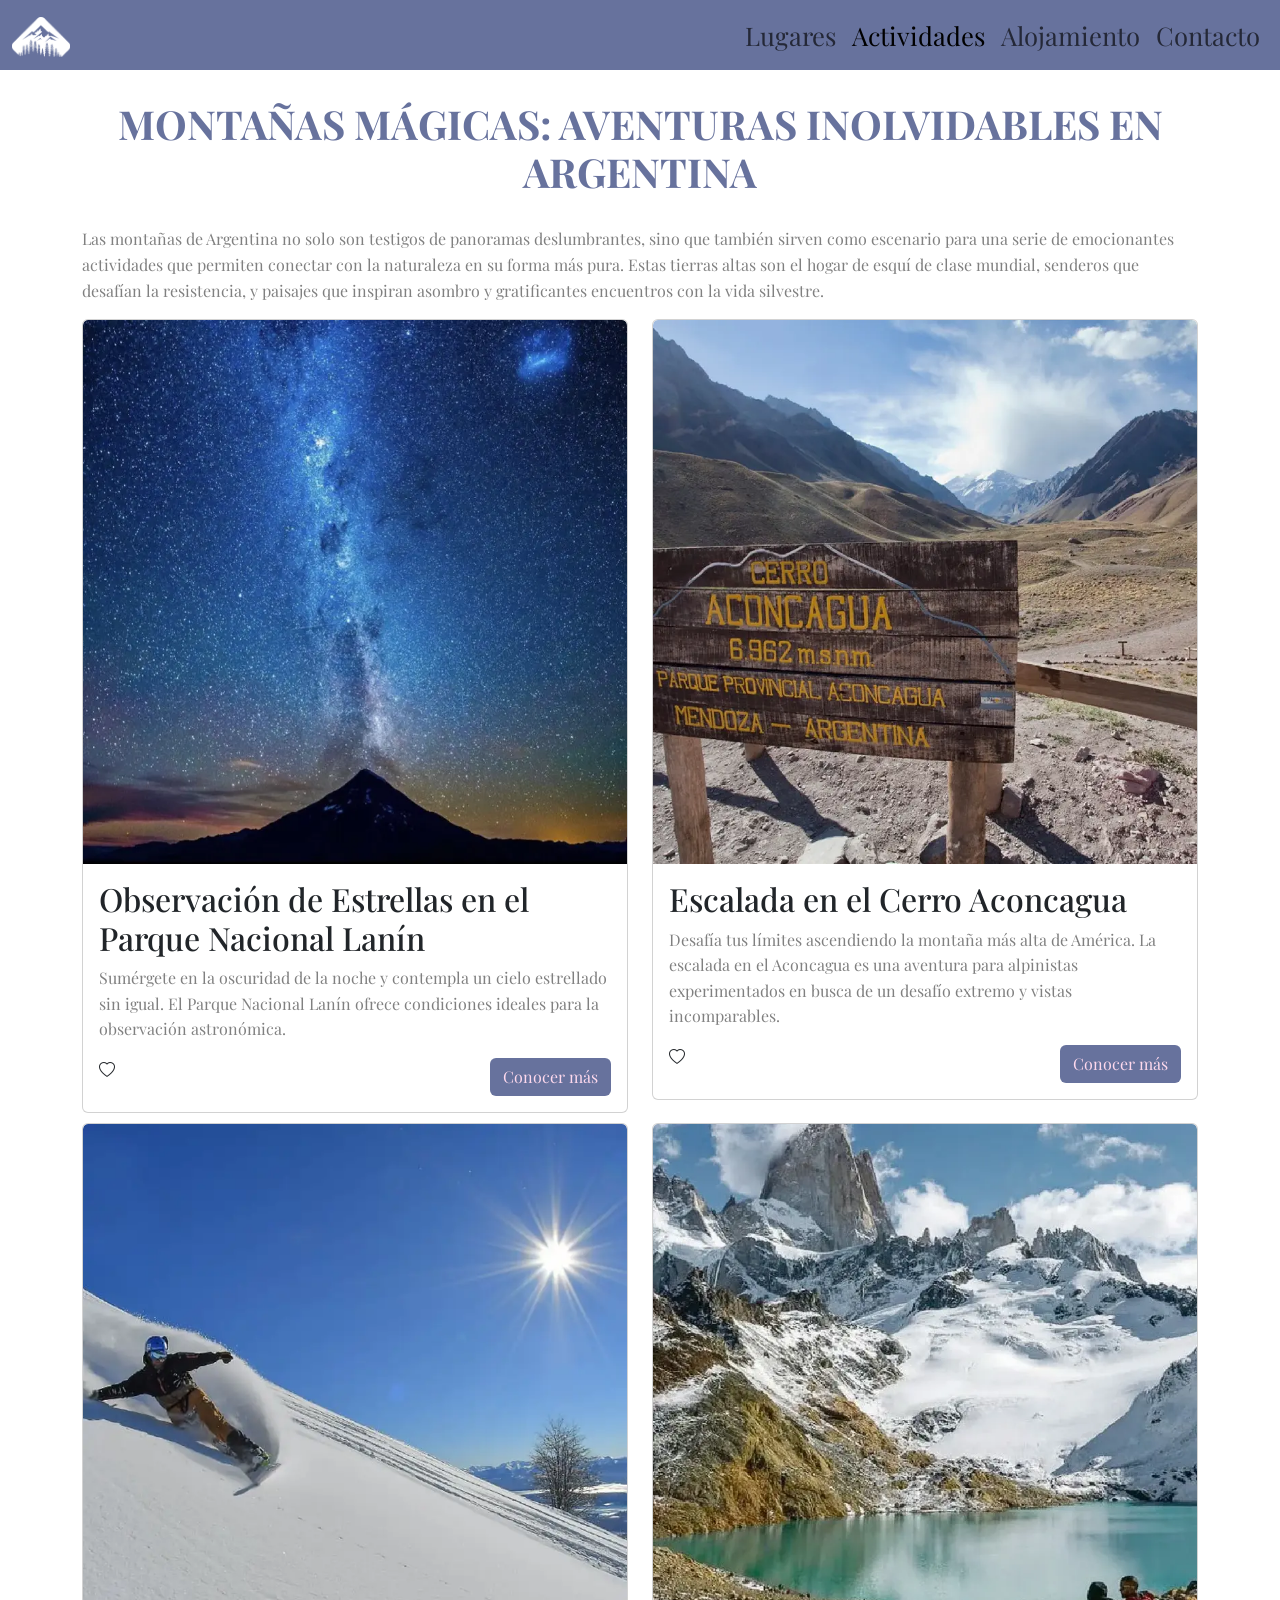
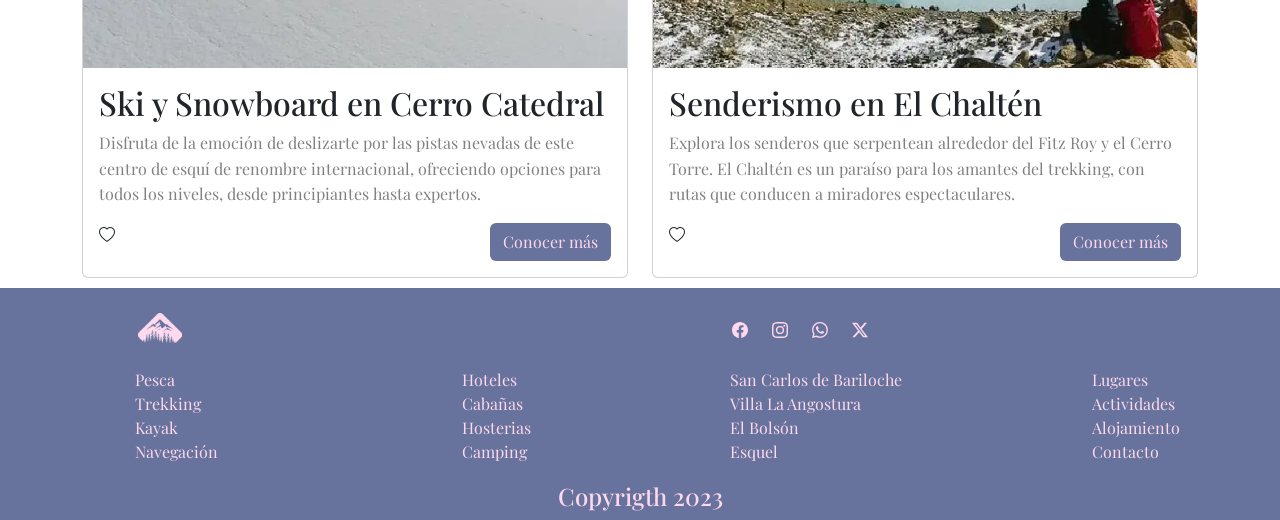
==== commit a6144867: "add animation" ====
--- a/pages/actividades.html
+++ b/pages/actividades.html
@@ -44,7 +44,7 @@
       </nav>
     <!--ends nav-->
     <!--starts section activities-->
-<main class="container-md ">
+<main class="container-md m-custom">
     <h1 class="title-places">Montañas Mágicas: Aventuras Inolvidables en Argentina</h1>
     <p class="style-p">Las montañas de Argentina no solo son testigos de panoramas deslumbrantes, sino que también sirven como escenario para una serie de emocionantes actividades que permiten conectar con la naturaleza en su forma más pura. Estas tierras altas son el hogar de esquí de clase mundial, senderos que desafían la resistencia, y paisajes que inspiran asombro y gratificantes encuentros con la vida silvestre.</p>
     <div class="row">
--- a/css/main.css
+++ b/css/main.css
@@ -16,28 +16,23 @@
   cursor: pointer;
 }
 
-@keyframes animatedText {
-  0% {
-    color: aqua;
-  }
-  25% {
-    transform: scale(2);
-    rotate: 20deg;
-  }
-  50% {
-    color: azure;
-  }
-  75% {
-    color: cornflowerblue;
-  }
-  100% {
-    color: fuchsia;
-  }
-}
-.ani {
-  animation: animatedText;
-  animation-duration: 10s;
-  animation-iteration-count: infinite;
+.bi-heart {
+  transition-duration: 1s;
+}
+.bi-heart:hover {
+  scale: 2;
+  color: red;
+  text-shadow: 0 0 15px red;
+  transition-timing-function: ease-in-out;
+}
+
+.navbar-brand img {
+  transition-duration: 1.2s;
+}
+.navbar-brand img:hover {
+  filter: contrast(0.5);
+  transform: scale(1.2);
+  cursor: pointer;
 }
 
 @-webkit-keyframes tracking-in-expand {
@@ -65,20 +60,8 @@
   }
 }
 .tracking-in-expand {
-  -webkit-animation: tracking-in-expand 0.7s cubic-bezier(0.215, 0.61, 0.355, 1) both;
-  animation: tracking-in-expand 0.7s cubic-bezier(0.215, 0.61, 0.355, 1) both;
-}
-
-@keyframes shadow-drop-lr {
-  0% {
-    box-shadow: 0 0 0 0 rgba(0, 0, 0, 0), 0 0 0 0 rgba(0, 0, 0, 0);
-  }
-  100% {
-    box-shadow: -12px 0 30px -12px rgba(0, 0, 0, 0.35), 12px 0 20px -12px rgba(0, 0, 0, 0.35);
-  }
-}
-.shadow-drop-lr:hover {
-  animation: shadow-drop-lr 0.6s both;
+  -webkit-animation: tracking-in-expand 2.7s cubic-bezier(0.215, 0.61, 0.355, 1) both;
+  animation: tracking-in-expand 2.7s cubic-bezier(0.215, 0.61, 0.355, 1) both;
 }
 
 @keyframes kenburns-bottom-left {
@@ -119,18 +102,28 @@
   font-size: 3em;
   font-weight: 900;
   text-align: center;
+  text-shadow: 0 0 10px black;
 }
 header img {
   width: 100%;
 }
 
+.header_title {
+  background-image: url(../img/portada.webp);
+  background-position: right top;
+  background-repeat: no-repeat;
+  background-size: cover;
+  background-attachment: fixed;
+  height: 100vh;
+  display: flex;
+  flex-direction: row;
+  justify-content: center;
+  align-items: center;
+}
 .header_title h2 {
   color: rgb(253, 253, 253);
-  position: absolute;
-  left: 35%;
   text-transform: uppercase;
-  top: 150px;
-  transform: translateX(-50%);
+  margin-bottom: 100px;
 }
 
 .navbar-toggler {
@@ -164,7 +157,7 @@
 }
 .main_contain h1 {
   color: rgb(103, 114, 157);
-  font-size: 3em;
+  font-size: 2em;
   text-align: center;
   margin: 20px;
 }
@@ -253,11 +246,13 @@
 .bg-custom {
   background-color: rgb(103, 114, 157);
   color: rgb(254, 217, 237);
+  transition-duration: 1s;
 }
 .bg-custom:hover {
   background-color: rgb(254, 217, 237);
   border: 1px solid rgb(103, 114, 157);
   color: rgb(103, 114, 157);
+  box-shadow: 0 0 20px rgb(103, 114, 157);
 }
 
 .color {
@@ -291,6 +286,12 @@
 .bg-form {
   background: transparent;
   backdrop-filter: blur(14px);
+}
+.bg-form form h1 {
+  font-size: 2em;
+  font-weight: 900;
+  color: rgb(253, 253, 253);
+  text-shadow: 0 0 10px black;
 }
 
 footer ul {
@@ -318,7 +319,7 @@
   grid-area: logo;
 }
 .logo_footer img {
-  height: 50px;
+  height: 30px;
 }
 
 .redes {
@@ -370,7 +371,10 @@
     flex-direction: column;
   }
   .main_contain h1 {
-    font-size: 3em;
+    font-size: 2em;
+  }
+  .m-custom {
+    padding: 32px;
   }
   .template_area_footer {
     grid-template-columns: repeat(2, 1fr);
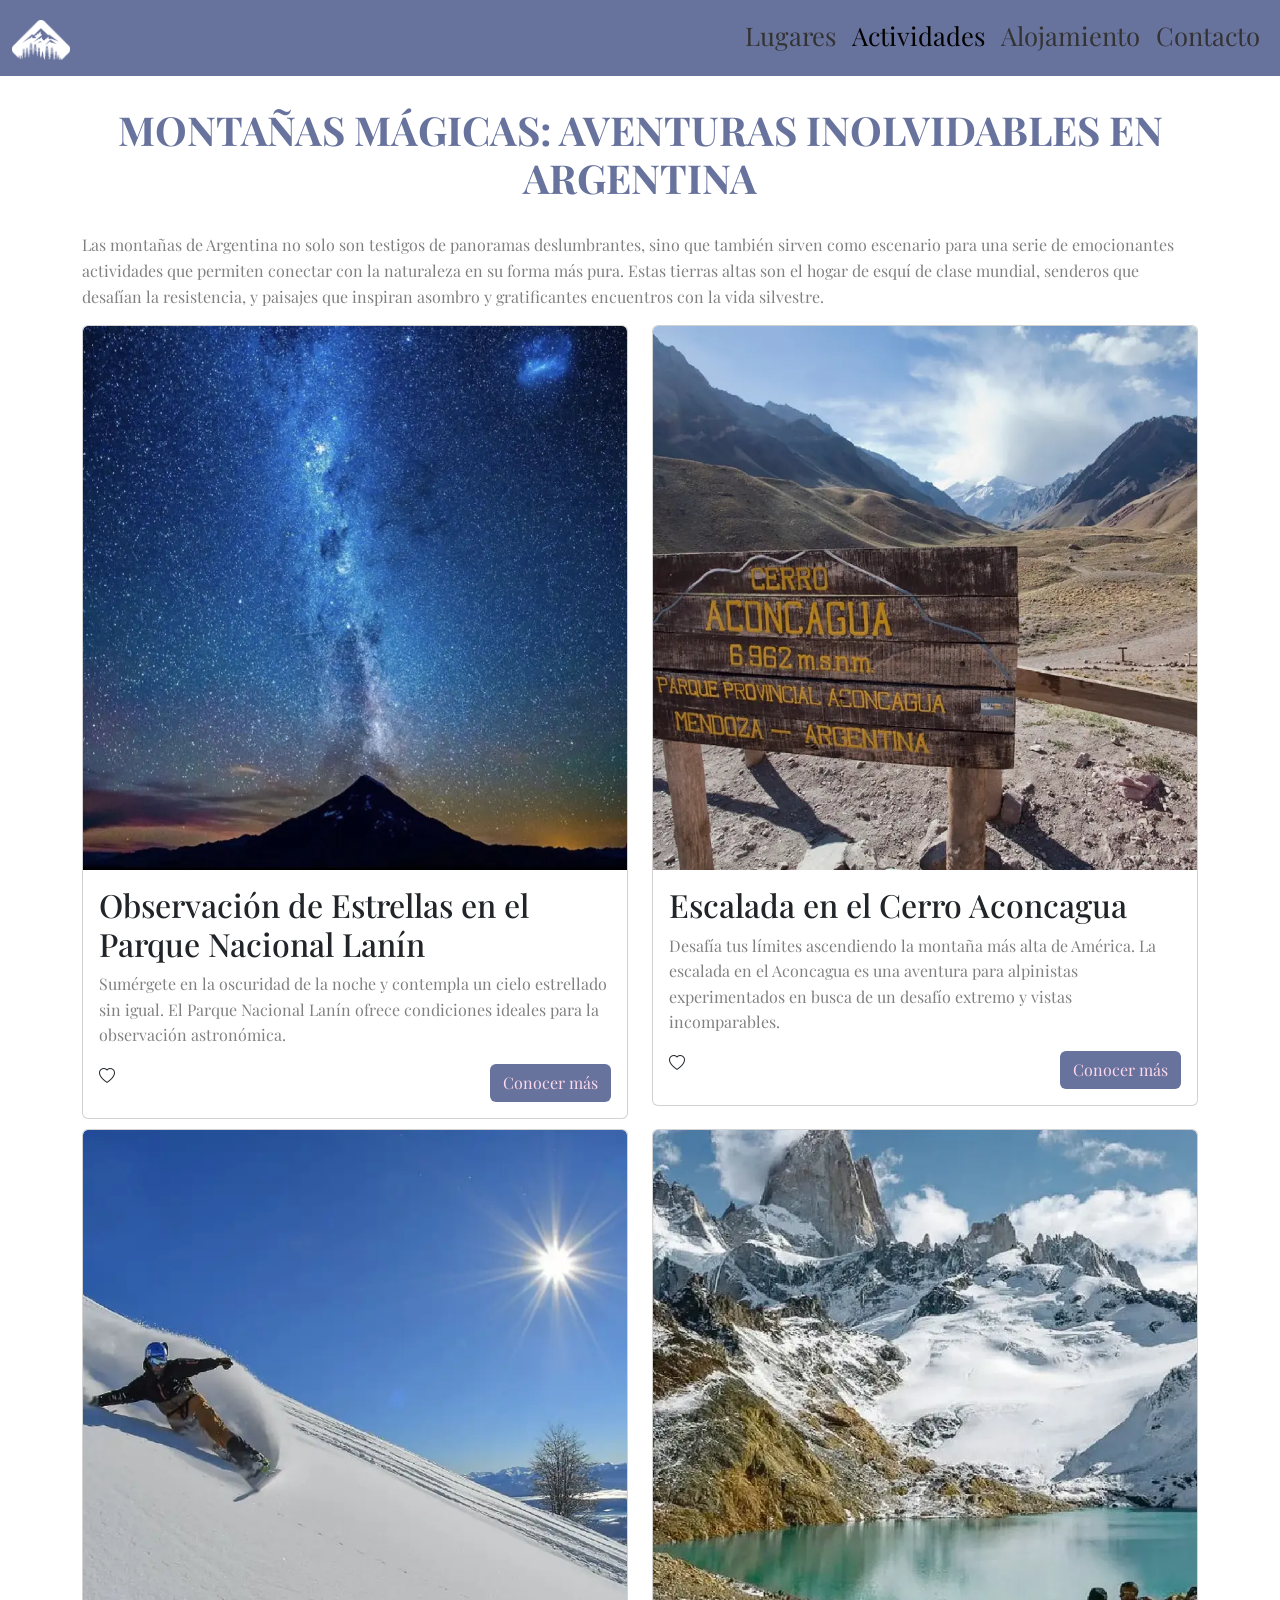
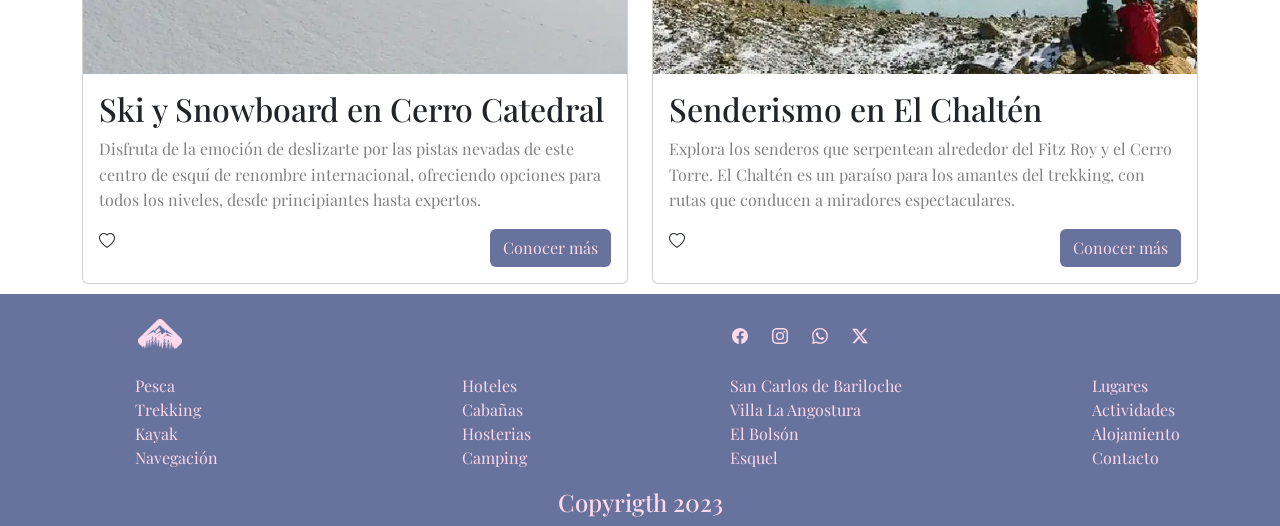
==== commit 7ba93064: "Add page 404" ====
--- a/pages/actividades.html
+++ b/pages/actividades.html
@@ -21,7 +21,7 @@
     <nav class="navbar navbar-expand-lg nb-bg primary_nav">
         <div class="container-fluid">
           <a class="navbar-brand" href="../index.html"><img src="../img/logocopia.png" alt="Logo de unas montañas y un rio"></a>
-          <button class="navbar-toggler" type="button" data-bs-toggle="collapse" data-bs-target="#navbarSupportedContent" aria-controls="navbarSupportedContent" aria-expanded="false" aria-label="Toggle navigation">
+          <button class="navbar-toggler" type="button" data-bs-toggle="collapse" data-bs-target="../pages/error404.htmlnavbarSupportedContent" aria-controls="navbarSupportedContent" aria-expanded="false" aria-label="Toggle navigation">
             <span class="navbar-toggler-icon"></span>
           </button>
           <div class="collapse navbar-collapse" id="navbarSupportedContent">
@@ -30,7 +30,7 @@
                 <a class="nav-link" aria-current="page" href="../pages/lugares.html">Lugares</a>
               </li>
               <li class="nav-item">
-                <a class="nav-link active" href="#">Actividades</a>
+                <a class="nav-link active" href="../pages/error404.html">Actividades</a>
               </li>
               <li class="nav-item">
                 <a class="nav-link" href="../pages/alojamiento.html">Alojamiento</a>
@@ -55,7 +55,7 @@
                   <h2 class="card-title">Observación de Estrellas en el Parque Nacional Lanín</h2>
                   <p class="card-text">Sumérgete en la oscuridad de la noche y contempla un cielo estrellado sin igual. El Parque Nacional Lanín ofrece condiciones ideales para la observación astronómica.</p>
                   <div class="d-flex justify-content-between flex-md-row-reverse s-icon">
-                    <a href="#" class="btn bg-custom ">Conocer más</a>
+                    <a href="../pages/error404.html" class="btn bg-custom ">Conocer más</a>
                     <i class="bi bi-heart"></i>
                   </div>
                 </div>
@@ -63,12 +63,12 @@
         </article> 
         <article class="col-sm-12 col-md-6 col-lg-6 cards_places">
             <div class="card">
-                <img src="../img/cerroaconcagua.webp" class="card-img-top kenburns-bottom-left" alt="...">
+                <img src="../img/cerroaconcagua.webp" class="card-img-top kenburns-bottom-left" alt="Cartel de madera con informacion del aconcagua con montañas en el fondo">
                 <div class="card-body h-100">
                   <h2 class="card-title">Escalada en el Cerro Aconcagua</h2>
                   <p class="card-text">Desafía tus límites ascendiendo la montaña más alta de América. La escalada en el Aconcagua es una aventura para alpinistas experimentados en busca de un desafío extremo y vistas incomparables.</p>
                   <div class="d-flex justify-content-between flex-md-row-reverse s-icon">
-                    <a href="#" class="btn bg-custom ">Conocer más</a>
+                    <a href="../pages/error404.html" class="btn bg-custom ">Conocer más</a>
                     <i class="bi bi-heart"></i>
                   </div>
                 </div>
@@ -76,12 +76,12 @@
         </article> 
         <article class="col-sm-12 col-md-6 col-lg-6 cards_places">
             <div class="card">
-                <img src="../img/cerrocatedralsnow.webp" class="card-img-top kenburns-bottom-left" alt="...">
+                <img src="../img/cerrocatedralsnow.webp" class="card-img-top kenburns-bottom-left" alt="Persona haciendo Snowboard">
                 <div class="card-body h-100">
                   <h2 class="card-title">Ski y Snowboard en Cerro Catedral</h2>
                   <p class="card-text">Disfruta de la emoción de deslizarte por las pistas nevadas de este centro de esquí de renombre internacional, ofreciendo opciones para todos los niveles, desde principiantes hasta expertos.</p>
                   <div class="d-flex justify-content-between flex-md-row-reverse s-icon">
-                    <a href="#" class="btn bg-custom ">Conocer más</a>
+                    <a href="../pages/error404.html" class="btn bg-custom ">Conocer más</a>
                     <i class="bi bi-heart"></i>
                   </div>
                 </div>
@@ -89,12 +89,12 @@
         </article> 
         <article class="col-sm-12 col-md-6 col-lg-6 cards_places">
             <div class="card">
-                <img src="../img/elchaltentreking.webp" class="card-img-top kenburns-bottom-left" alt="...">
+                <img src="../img/elchaltentreking.webp" class="card-img-top kenburns-bottom-left" alt="Personas observando un lago y montañas nevadas">
                 <div class="card-body h-100">
                   <h2 class="card-title">Senderismo en El Chaltén </h2>
                   <p class="card-text">Explora los senderos que serpentean alrededor del Fitz Roy y el Cerro Torre. El Chaltén es un paraíso para los amantes del trekking, con rutas que conducen a miradores espectaculares.</p>
                   <div class="d-flex justify-content-between flex-md-row-reverse s-icon">
-                    <a href="#" class="btn bg-custom ">Conocer más</a>
+                    <a href="../pages/error404.html" class="btn bg-custom ">Conocer más</a>
                     <i class="bi bi-heart"></i>
                   </div>
                 </div>
@@ -111,41 +111,41 @@
                 <a href="../index.html"><img src="../img/logo.png" alt="Logo de unas montañas y arboles"></a>
             </div>
             <div class="redes">   
-                <a href="#"><svg xmlns="http://www.w3.org/2000/svg" width="16" height="16" fill="currentColor" class="bi bi-facebook" viewBox="0 0 16 16">
+                <a href="../pages/error404.html"><svg xmlns="http://www.w3.org/2000/svg" width="16" height="16" fill="currentColor" class="bi bi-facebook" viewBox="0 0 16 16">
                     <path d="M16 8.049c0-4.446-3.582-8.05-8-8.05C3.58 0-.002 3.603-.002 8.05c0 4.017 2.926 7.347 6.75 7.951v-5.625h-2.03V8.05H6.75V6.275c0-2.017 1.195-3.131 3.022-3.131.876 0 1.791.157 1.791.157v1.98h-1.009c-.993 0-1.303.621-1.303 1.258v1.51h2.218l-.354 2.326H9.25V16c3.824-.604 6.75-3.934 6.75-7.951"/>
                   </svg></a>
-                <a href="#"><svg xmlns="http://www.w3.org/2000/svg" width="16" height="16" fill="currentColor" class="bi bi-instagram" viewBox="0 0 16 16">
+                <a href="../pages/error404.html"><svg xmlns="http://www.w3.org/2000/svg" width="16" height="16" fill="currentColor" class="bi bi-instagram" viewBox="0 0 16 16">
                     <path d="M8 0C5.829 0 5.556.01 4.703.048 3.85.088 3.269.222 2.76.42a3.917 3.917 0 0 0-1.417.923A3.927 3.927 0 0 0 .42 2.76C.222 3.268.087 3.85.048 4.7.01 5.555 0 5.827 0 8.001c0 2.172.01 2.444.048 3.297.04.852.174 1.433.372 1.942.205.526.478.972.923 1.417.444.445.89.719 1.416.923.51.198 1.09.333 1.942.372C5.555 15.99 5.827 16 8 16s2.444-.01 3.298-.048c.851-.04 1.434-.174 1.943-.372a3.916 3.916 0 0 0 1.416-.923c.445-.445.718-.891.923-1.417.197-.509.332-1.09.372-1.942C15.99 10.445 16 10.173 16 8s-.01-2.445-.048-3.299c-.04-.851-.175-1.433-.372-1.941a3.926 3.926 0 0 0-.923-1.417A3.911 3.911 0 0 0 13.24.42c-.51-.198-1.092-.333-1.943-.372C10.443.01 10.172 0 7.998 0h.003zm-.717 1.442h.718c2.136 0 2.389.007 3.232.046.78.035 1.204.166 1.486.275.373.145.64.319.92.599.28.28.453.546.598.92.11.281.24.705.275 1.485.039.843.047 1.096.047 3.231s-.008 2.389-.047 3.232c-.035.78-.166 1.203-.275 1.485a2.47 2.47 0 0 1-.599.919c-.28.28-.546.453-.92.598-.28.11-.704.24-1.485.276-.843.038-1.096.047-3.232.047s-2.39-.009-3.233-.047c-.78-.036-1.203-.166-1.485-.276a2.478 2.478 0 0 1-.92-.598 2.48 2.48 0 0 1-.6-.92c-.109-.281-.24-.705-.275-1.485-.038-.843-.046-1.096-.046-3.233 0-2.136.008-2.388.046-3.231.036-.78.166-1.204.276-1.486.145-.373.319-.64.599-.92.28-.28.546-.453.92-.598.282-.11.705-.24 1.485-.276.738-.034 1.024-.044 2.515-.045v.002zm4.988 1.328a.96.96 0 1 0 0 1.92.96.96 0 0 0 0-1.92zm-4.27 1.122a4.109 4.109 0 1 0 0 8.217 4.109 4.109 0 0 0 0-8.217zm0 1.441a2.667 2.667 0 1 1 0 5.334 2.667 2.667 0 0 1 0-5.334"/>
                   </svg></a>
-                <a href="#"><svg xmlns="http://www.w3.org/2000/svg" width="16" height="16" fill="currentColor" class="bi bi-whatsapp" viewBox="0 0 16 16">
+                <a href="../pages/error404.html"><svg xmlns="http://www.w3.org/2000/svg" width="16" height="16" fill="currentColor" class="bi bi-whatsapp" viewBox="0 0 16 16">
                     <path d="M13.601 2.326A7.854 7.854 0 0 0 7.994 0C3.627 0 .068 3.558.064 7.926c0 1.399.366 2.76 1.057 3.965L0 16l4.204-1.102a7.933 7.933 0 0 0 3.79.965h.004c4.368 0 7.926-3.558 7.93-7.93A7.898 7.898 0 0 0 13.6 2.326zM7.994 14.521a6.573 6.573 0 0 1-3.356-.92l-.24-.144-2.494.654.666-2.433-.156-.251a6.56 6.56 0 0 1-1.007-3.505c0-3.626 2.957-6.584 6.591-6.584a6.56 6.56 0 0 1 4.66 1.931 6.557 6.557 0 0 1 1.928 4.66c-.004 3.639-2.961 6.592-6.592 6.592zm3.615-4.934c-.197-.099-1.17-.578-1.353-.646-.182-.065-.315-.099-.445.099-.133.197-.513.646-.627.775-.114.133-.232.148-.43.05-.197-.1-.836-.308-1.592-.985-.59-.525-.985-1.175-1.103-1.372-.114-.198-.011-.304.088-.403.087-.088.197-.232.296-.346.1-.114.133-.198.198-.33.065-.134.034-.248-.015-.347-.05-.099-.445-1.076-.612-1.47-.16-.389-.323-.335-.445-.34-.114-.007-.247-.007-.38-.007a.729.729 0 0 0-.529.247c-.182.198-.691.677-.691 1.654 0 .977.71 1.916.81 2.049.098.133 1.394 2.132 3.383 2.992.47.205.84.326 1.129.418.475.152.904.129 1.246.08.38-.058 1.171-.48 1.338-.943.164-.464.164-.86.114-.943-.049-.084-.182-.133-.38-.232z"/>
                   </svg></a>
-                <a href="#"><svg xmlns="http://www.w3.org/2000/svg" width="16" height="16" fill="currentColor" class="bi bi-twitter-x" viewBox="0 0 16 16">
+                <a href="../pages/error404.html"><svg xmlns="http://www.w3.org/2000/svg" width="16" height="16" fill="currentColor" class="bi bi-twitter-x" viewBox="0 0 16 16">
                     <path d="M12.6.75h2.454l-5.36 6.142L16 15.25h-4.937l-3.867-5.07-4.425 5.07H.316l5.733-6.57L0 .75h5.063l3.495 4.633L12.601.75Zm-.86 13.028h1.36L4.323 2.145H2.865l8.875 11.633Z"/>
                   </svg></a>        
             </div>
             <div class="links_1">
                 <ul>
-                    <li><a href="#">Pesca</a></li>
-                    <li><a href="#">Trekking</a></li>
-                    <li><a href="#">Kayak</a></li>
-                    <li><a href="#">Navegación</a></li>
+                    <li><a href="../pages/error404.html">Pesca</a></li>
+                    <li><a href="../pages/error404.html">Trekking</a></li>
+                    <li><a href="../pages/error404.html">Kayak</a></li>
+                    <li><a href="../pages/error404.html">Navegación</a></li>
                 </ul>
             </div>
             <div class="links_2">
                 <ul>
-                    <li><a href="#">Hoteles</a></li>
-                    <li><a href="#">Cabañas</a></li>
-                    <li><a href="#">Hosterias</a></li>
-                    <li><a href="#">Camping</a></li>
+                    <li><a href="../pages/error404.html">Hoteles</a></li>
+                    <li><a href="../pages/error404.html">Cabañas</a></li>
+                    <li><a href="../pages/error404.html">Hosterias</a></li>
+                    <li><a href="../pages/error404.html">Camping</a></li>
                 </ul>
             </div>
             <div class="links_3">
                 <ul>
-                    <li><a href="#">San Carlos de Bariloche</a></li>
-                    <li><a href="#">Villa La Angostura</a></li>
-                    <li><a href="#">El Bolsón</a></li>
-                    <li><a href="#">Esquel</a></li>
+                    <li><a href="../pages/error404.html">San Carlos de Bariloche</a></li>
+                    <li><a href="../pages/error404.html">Villa La Angostura</a></li>
+                    <li><a href="../pages/error404.html">El Bolsón</a></li>
+                    <li><a href="../pages/error404.html">Esquel</a></li>
                 </ul>
             </div>
             <div class="links_4">
--- a/css/main.css
+++ b/css/main.css
@@ -2,6 +2,7 @@
 @import url("https://fonts.googleapis.com/css2?family=Playfair+Display:wght@400;700;900&display=swap");
 * {
   font-family: "Playfair Display", serif;
+  margin: 0;
 }
 
 p {
@@ -31,37 +32,8 @@
 }
 .navbar-brand img:hover {
   filter: contrast(0.5);
-  transform: scale(1.2);
+  transform: scale(0.8);
   cursor: pointer;
-}
-
-@-webkit-keyframes tracking-in-expand {
-  0% {
-    letter-spacing: -0.5em;
-    opacity: 0;
-  }
-  40% {
-    opacity: 0.6;
-  }
-  100% {
-    opacity: 1;
-  }
-}
-@keyframes tracking-in-expand {
-  0% {
-    letter-spacing: -0.5em;
-    opacity: 0;
-  }
-  40% {
-    opacity: 0.6;
-  }
-  100% {
-    opacity: 1;
-  }
-}
-.tracking-in-expand {
-  -webkit-animation: tracking-in-expand 2.7s cubic-bezier(0.215, 0.61, 0.355, 1) both;
-  animation: tracking-in-expand 2.7s cubic-bezier(0.215, 0.61, 0.355, 1) both;
 }
 
 @keyframes kenburns-bottom-left {
@@ -91,6 +63,28 @@
 }
 .primary_nav a {
   font-size: 1.6em;
+  position: relative;
+  overflow: hidden;
+  display: inline-block;
+  text-decoration: none;
+  color: #333;
+}
+.primary_nav a:after {
+  content: "";
+  position: absolute;
+  bottom: 0;
+  left: -100%;
+  width: 100%;
+  height: 3px;
+  background: rgb(253, 253, 253);
+  transition: left 0.8s;
+}
+.primary_nav a:hover:after {
+  left: 0;
+}
+
+.navbar-brand:after {
+  display: none;
 }
 
 header {
@@ -102,7 +96,6 @@
   font-size: 3em;
   font-weight: 900;
   text-align: center;
-  text-shadow: 0 0 10px black;
 }
 header img {
   width: 100%;
@@ -138,7 +131,7 @@
   height: 5em;
   width: 100%;
   background-color: rgb(103, 114, 157);
-  margin-top: -3px; /*Solucion temporaria*/
+  margin-top: -3px;
 }
 .secondary_nav img {
   height: 50px;
@@ -351,6 +344,182 @@
   grid-area: copi;
 }
 
+.error-404 {
+  background-image: url(../img/yeti.webp);
+  background-repeat: no-repeat;
+  background-size: cover;
+  background-position: center;
+  height: 100vh;
+  display: flex;
+  flex-direction: column;
+  justify-content: space-between;
+  align-items: flex-end;
+}
+
+.error-404 h2 {
+  color: rgb(253, 253, 253);
+  font-size: 2em;
+  font-weight: 700;
+  text-transform: uppercase;
+  margin: 2em;
+  background: transparent;
+  backdrop-filter: blur(14px);
+  border-radius: 10px;
+}
+
+.error-404 p {
+  color: black;
+  margin: 2em;
+  padding: 1.6em;
+  background: rgba(255, 255, 255, 0.48);
+  max-width: 800px;
+  box-shadow: 0 8px 32px 0 rgba(31, 38, 135, 0.37);
+  backdrop-filter: blur(4px);
+  -webkit-backdrop-filter: blur(4px);
+  border-radius: 10px;
+  border: 1px solid rgba(255, 255, 255, 0.18);
+}
+
+.btn-5,
+.btn-5 *,
+.btn-5 :after,
+.btn-5 :before,
+.btn-5:after,
+.btn-5:before {
+  border: 0 solid;
+  box-sizing: border-box;
+}
+
+.btn-5 {
+  -webkit-tap-highlight-color: transparent;
+  -webkit-appearance: button;
+  background-color: #000;
+  background-image: none;
+  color: #fff;
+  cursor: pointer;
+  font-size: 100%;
+  font-weight: 900;
+  line-height: 1.5;
+  margin: 0;
+  -webkit-mask-image: -webkit-radial-gradient(#000, #fff);
+  padding: 0;
+  text-transform: uppercase;
+  margin: 2em;
+}
+
+.btn-5:disabled {
+  cursor: default;
+}
+
+.btn-5:-moz-focusring {
+  outline: auto;
+}
+
+.btn-5 svg {
+  display: block;
+  vertical-align: middle;
+}
+
+.btn-5 [hidden] {
+  display: none;
+}
+
+.btn-5 {
+  border-radius: 99rem;
+  border-width: 2px;
+  overflow: hidden;
+  padding: 0.8rem 3rem;
+  position: relative;
+}
+
+.btn-5 span {
+  mix-blend-mode: difference;
+}
+
+.btn-5:before {
+  --tilt: 1.2rem;
+  background: #fff;
+  -webkit-clip-path: polygon(0 0, calc(100% - var(--tilt)) 0, 100% 50%, calc(100% - var(--tilt)) 100%, 0 100%);
+  clip-path: polygon(0 0, calc(100% - var(--tilt)) 0, 100% 50%, calc(100% - var(--tilt)) 100%, 0 100%);
+  content: "";
+  display: block;
+  height: 100%;
+  left: calc(-100% - var(--tilt));
+  position: absolute;
+  top: 0;
+  transform: translateX(var(--progress, 0));
+  transition: transform 0.2s ease;
+  width: calc(100% + var(--tilt));
+}
+
+.btn-5:hover:before {
+  --progress: 100%;
+}
+
+.container {
+  display: flex;
+  justify-content: flex-end;
+  align-items: center;
+  width: 100%;
+  height: 100vh;
+  margin-right: 8em;
+}
+
+.chevron {
+  position: absolute;
+  width: 2.1rem;
+  height: 0.48rem;
+  opacity: 0;
+  transform: scale(0.3);
+  animation: move-chevron 3s ease-out infinite;
+}
+
+.chevron:first-child {
+  animation: move-chevron 3s ease-out 1s infinite;
+}
+
+.chevron:nth-child(2) {
+  animation: move-chevron 3s ease-out 2s infinite;
+}
+
+.chevron:before,
+.chevron:after {
+  content: "";
+  position: absolute;
+  top: 0;
+  height: 100%;
+  width: 50%;
+  background: #2c3e50;
+}
+
+.chevron:before {
+  left: 0;
+  transform: skewY(30deg);
+}
+
+.chevron:after {
+  right: 0;
+  width: 50%;
+  transform: skewY(-30deg);
+}
+
+@keyframes move-chevron {
+  25% {
+    opacity: 1;
+  }
+  33.3% {
+    opacity: 1;
+    transform: translateY(2.28rem);
+  }
+  66.6% {
+    opacity: 1;
+    transform: translateY(3.12rem);
+  }
+  100% {
+    opacity: 0;
+    transform: translateY(4.8rem) scale(0.5);
+  }
+}
 @media (width <= 500px) {
   header {
     display: flex;
@@ -386,6 +555,12 @@
   }
   .container {
     width: 70%;
+  }
+  .error-404 h2 {
+    font-weight: 400;
+  }
+  .container .chevron {
+    display: none;
   }
 }
 @media (width > 450px) {
